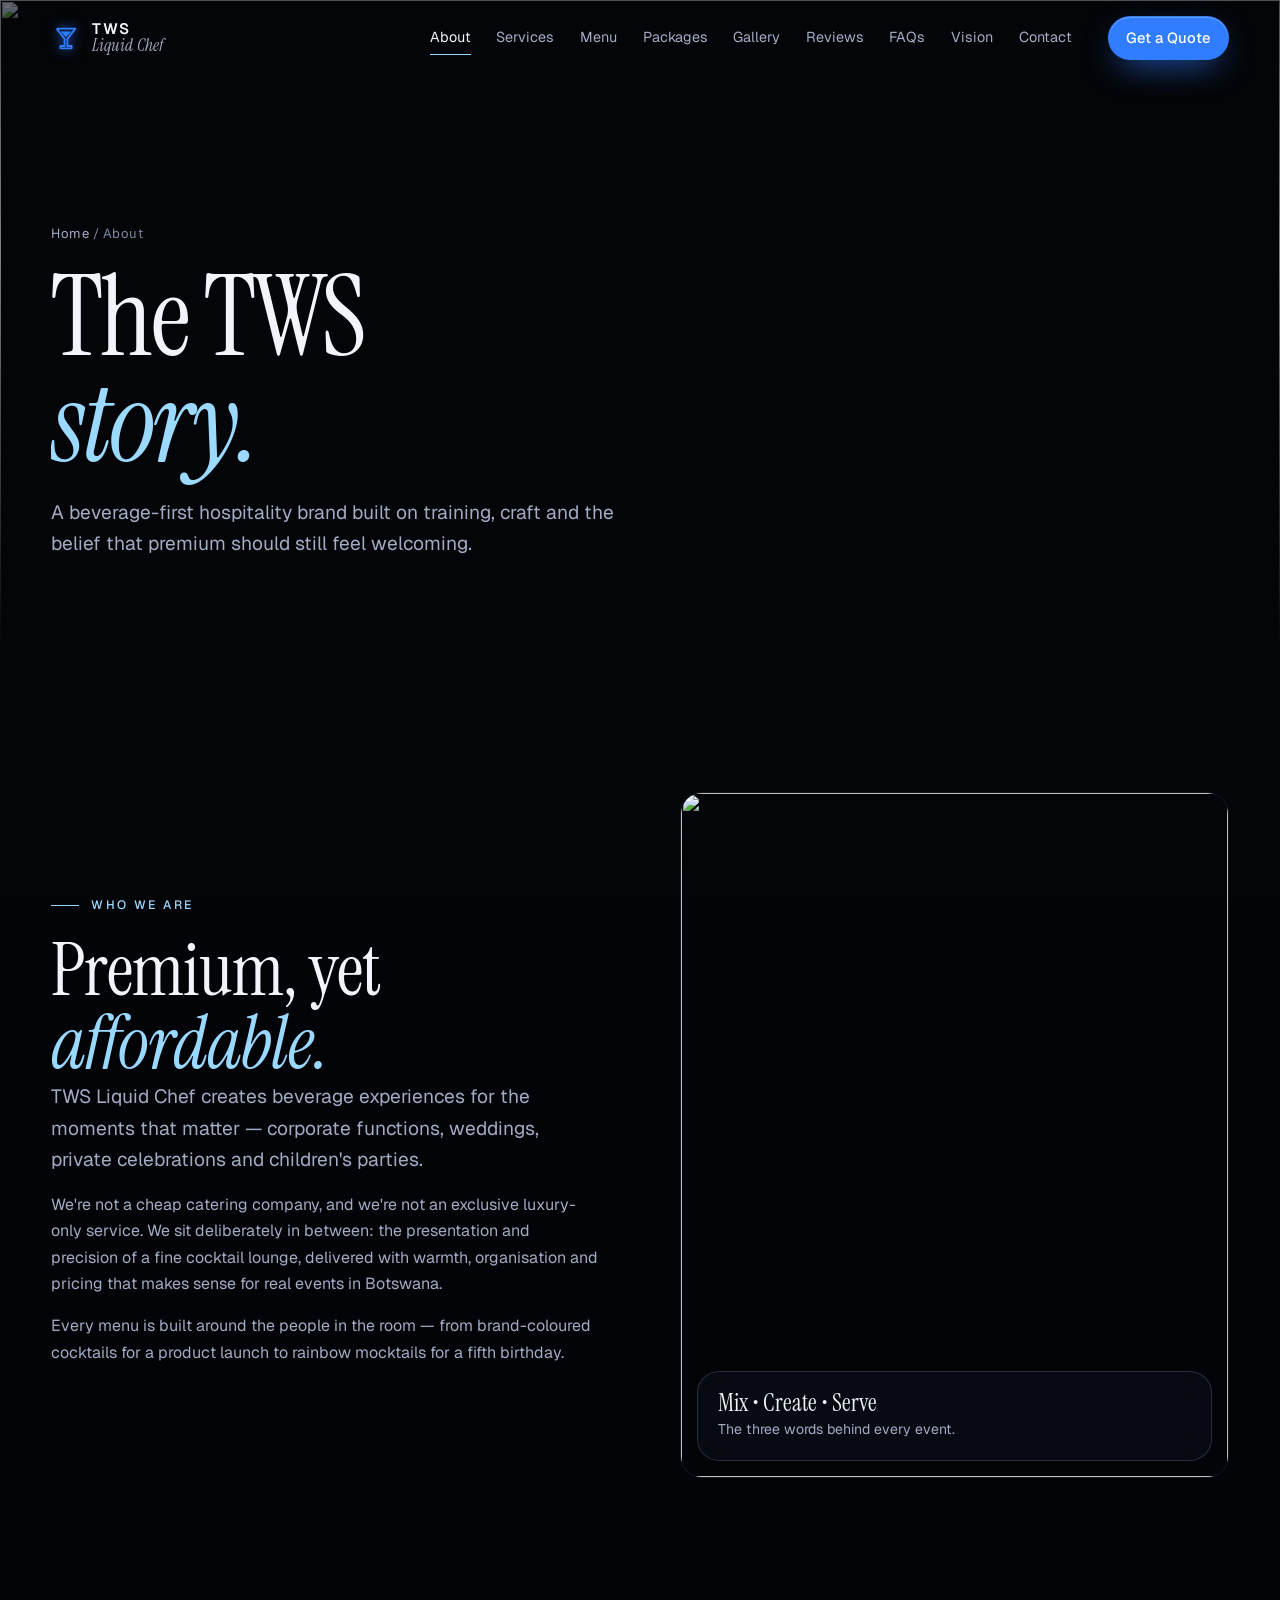
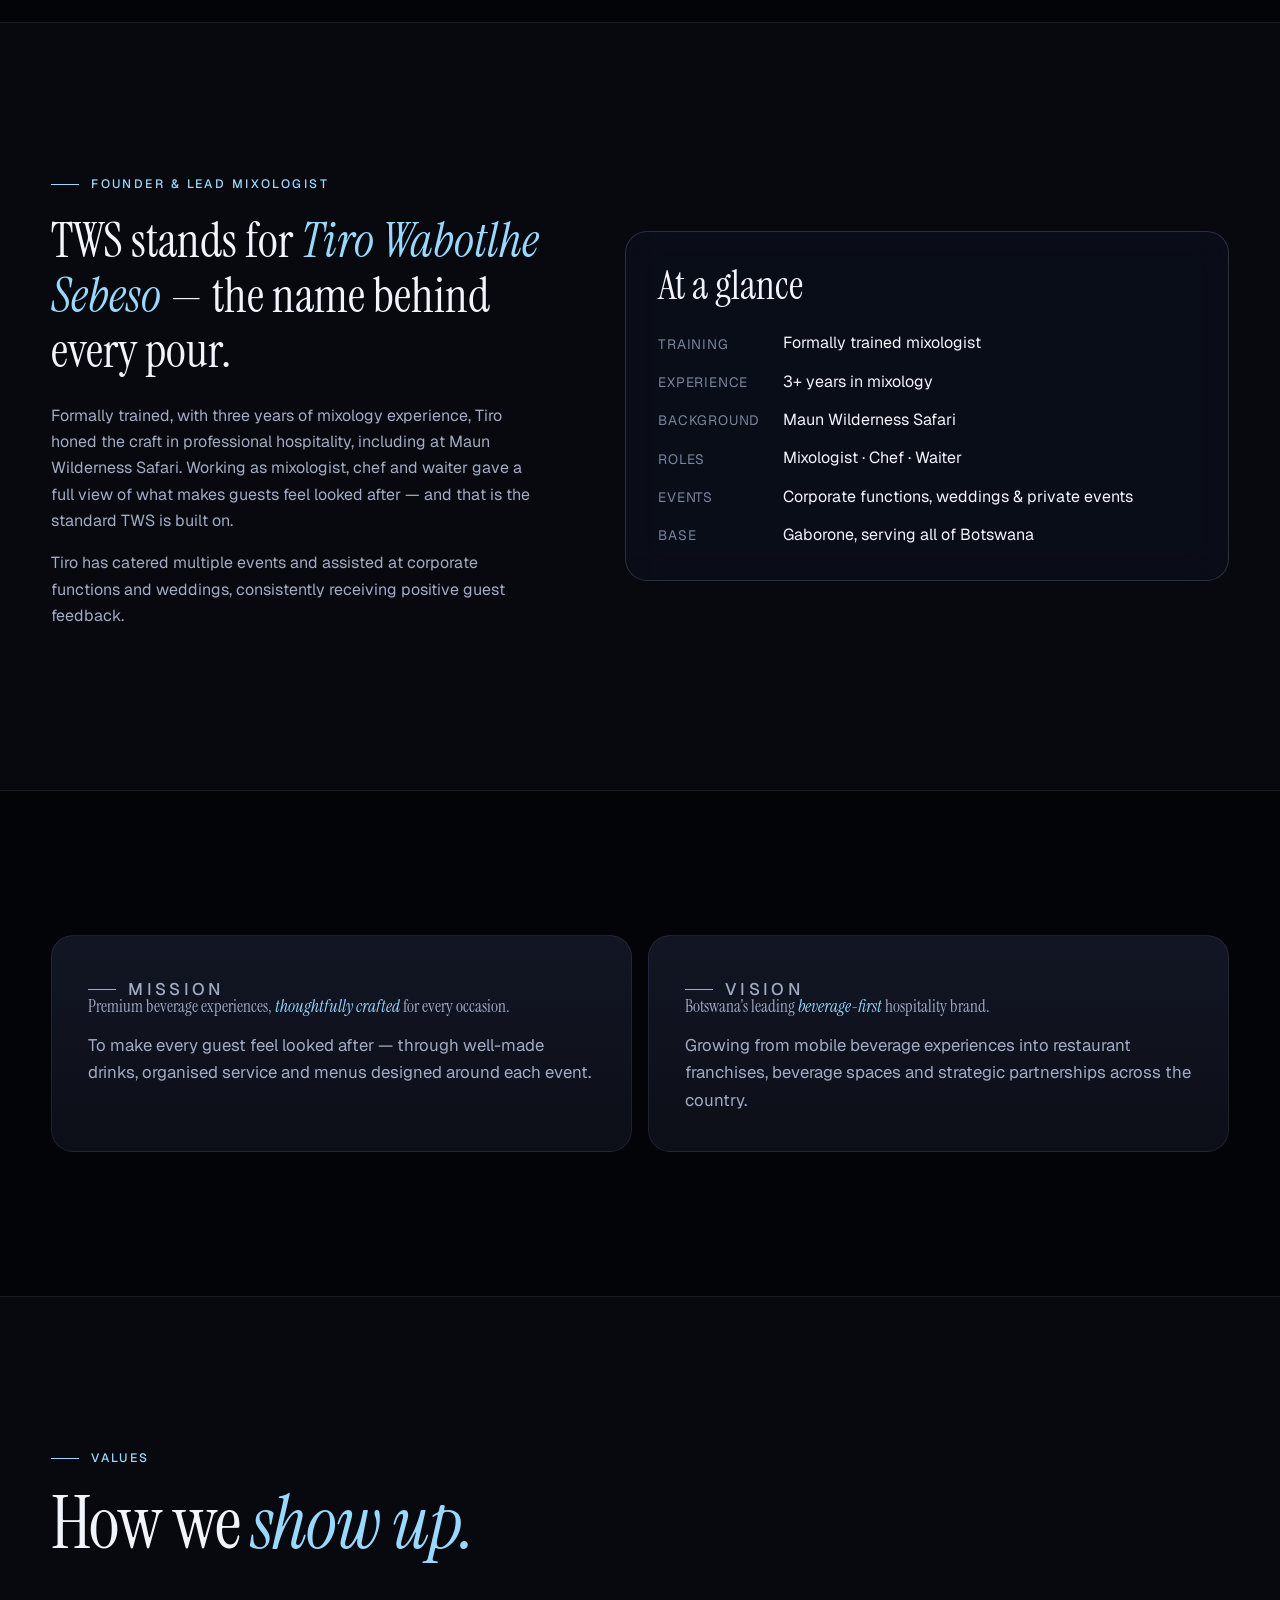
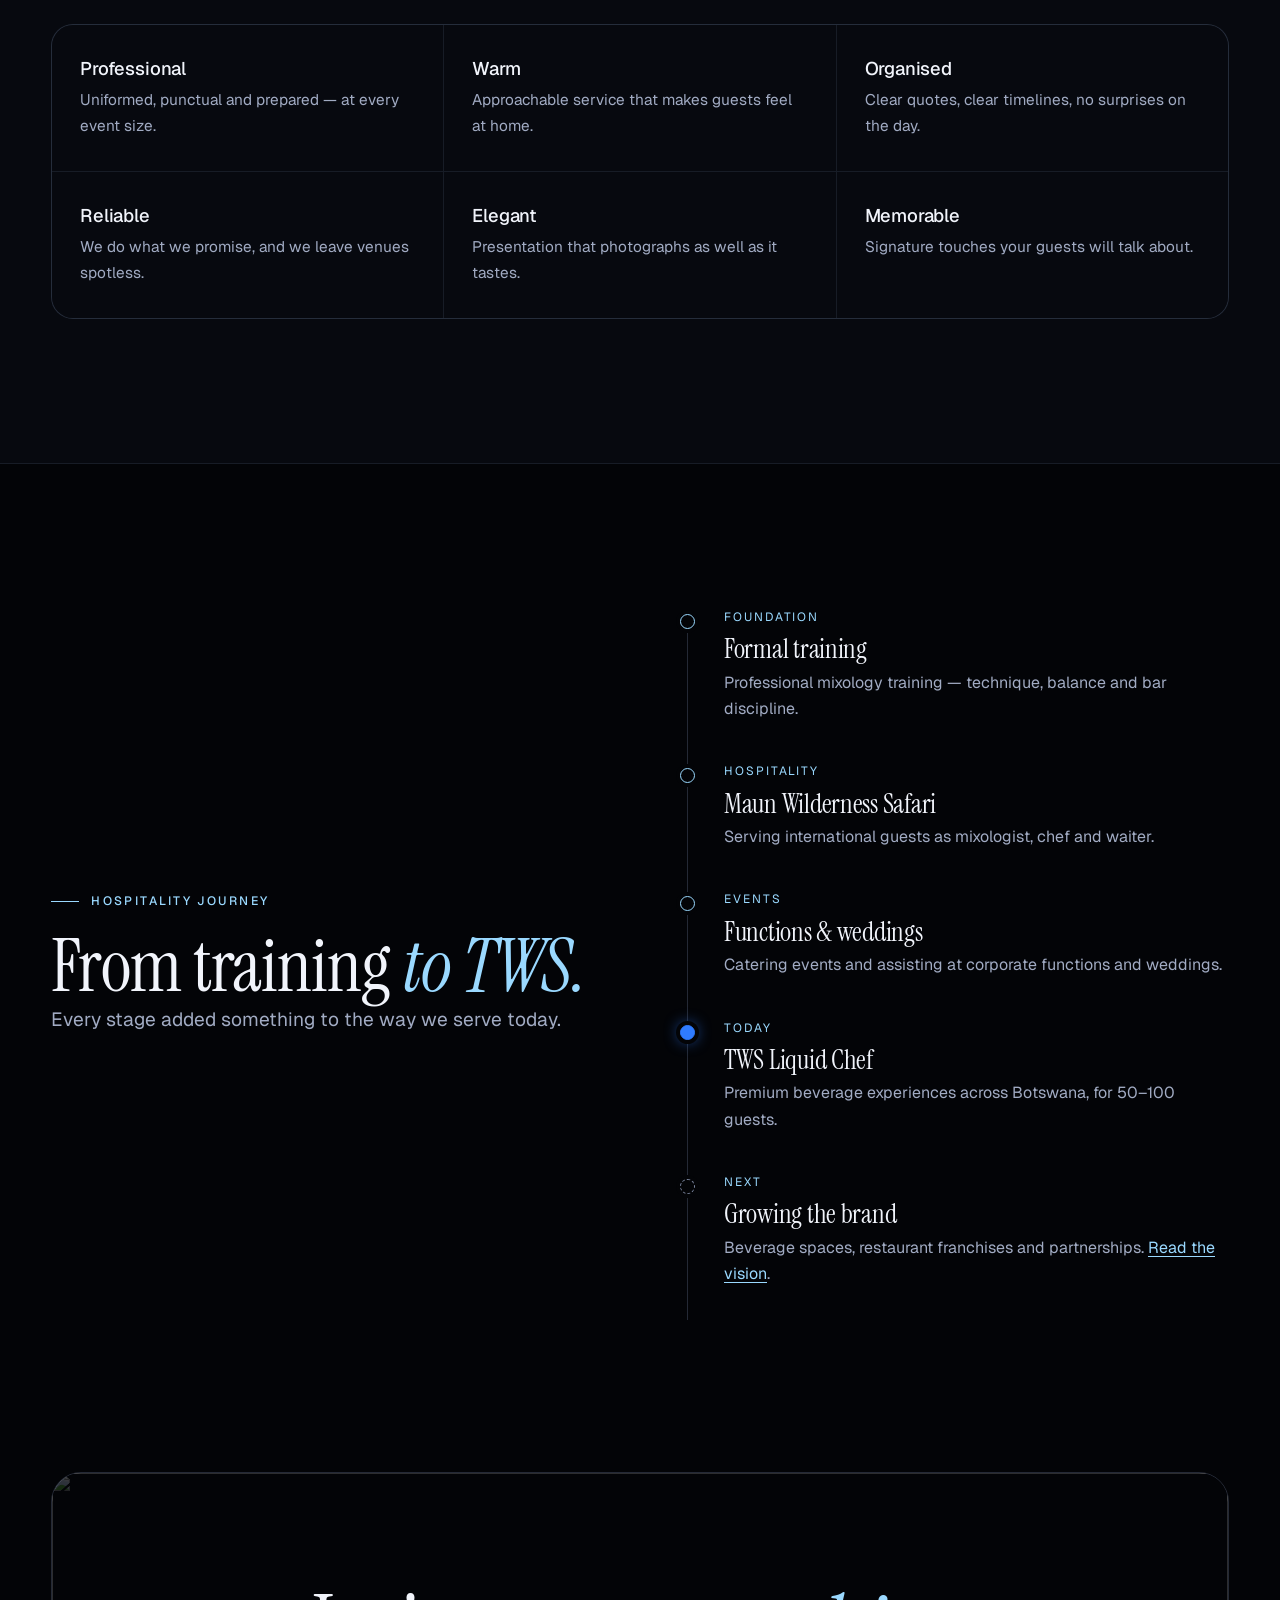
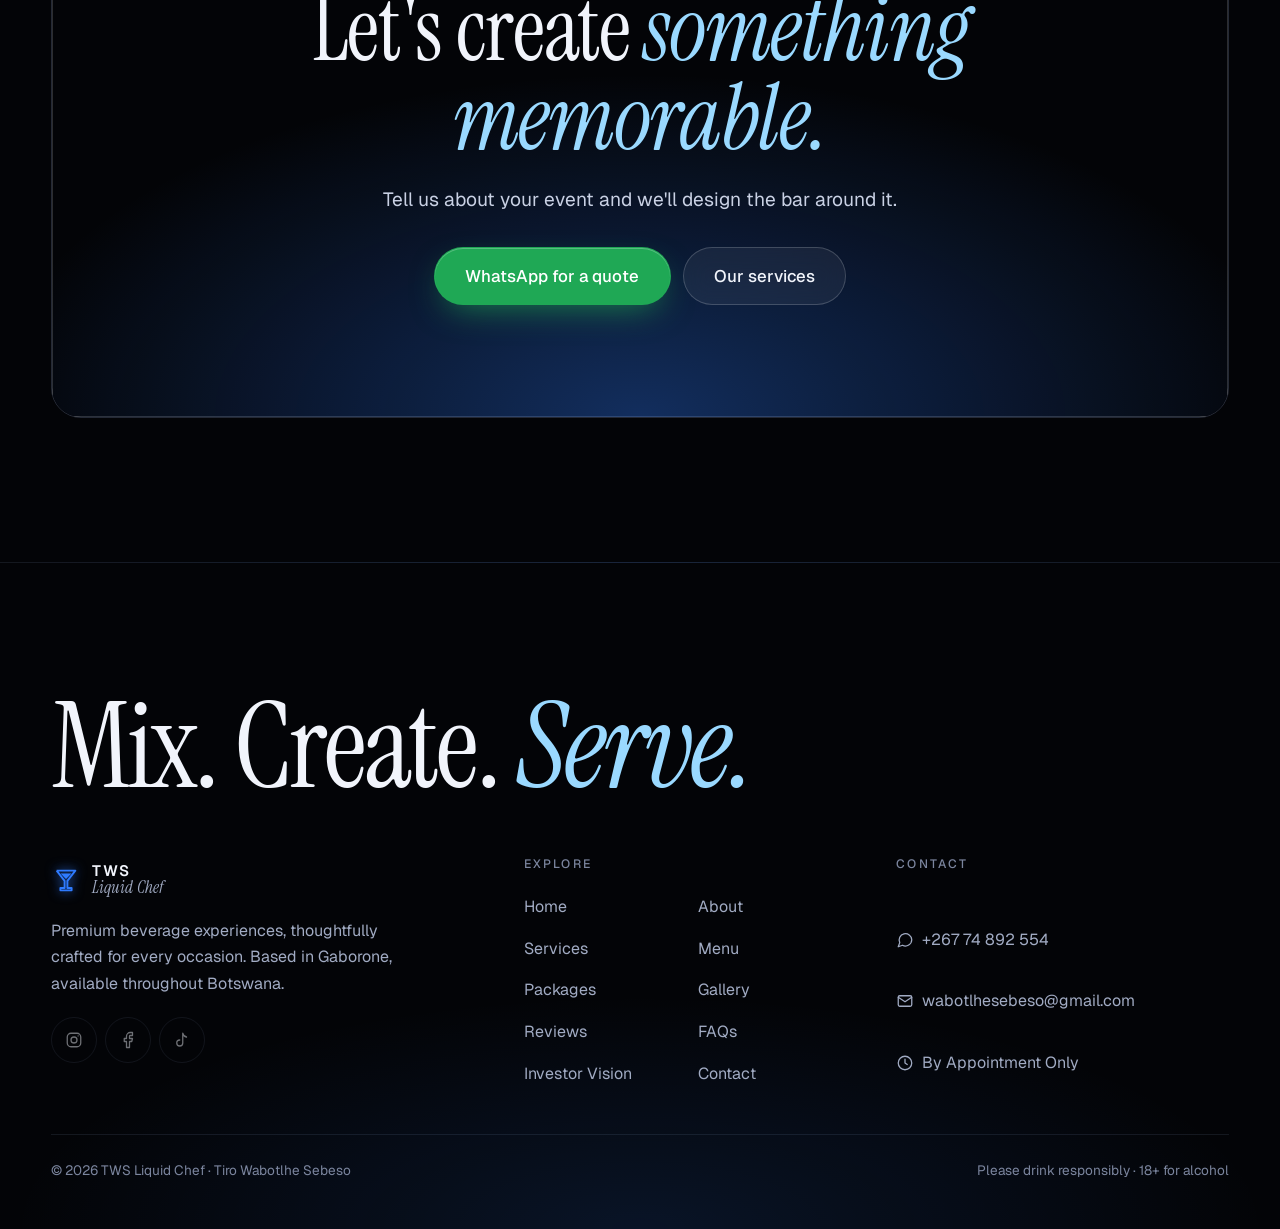
==== about.html @ 8ae3ab64 "Rebuild as 10-page premium site from requirements document Home (video montage hero, rotating headli" ====
<!doctype html>
<html lang="en">
<head>
  <meta charset="utf-8">
  <meta name="viewport" content="width=device-width, initial-scale=1, viewport-fit=cover, interactive-widget=resizes-content">
  <title>About — TWS Liquid Chef</title>
  <meta name="description" content="The story behind TWS Liquid Chef: founded by trained mixologist Tiro Wabotlhe Sebeso, building Botswana's beverage-first hospitality brand.">
  <meta name="theme-color" content="#030407">
  <meta name="color-scheme" content="dark">
  <link rel="icon" href="favicon.svg" type="image/svg+xml">
  <script>document.documentElement.classList.add("js")</script>
  <link rel="preconnect" href="https://fonts.googleapis.com">
  <link rel="preconnect" href="https://fonts.gstatic.com" crossorigin>
  <link href="https://fonts.googleapis.com/css2?family=Instrument+Serif:ital@0;1&family=Geist:wght@300;400;500;600&display=swap" rel="stylesheet">
  <link rel="stylesheet" href="css/style.css">
</head>
<body data-page="about">
  <a class="skip" href="#main">Skip to content</a>
  <div id="header"></div>

  <main id="main">
    <section class="phero">
      <div class="phero__img"><img src="https://images.unsplash.com/photo-1787274031613-559170d08741?w=1800&q=70&auto=format&fit=crop" alt="" fetchpriority="high"></div>
      <div class="wrap phero__inner">
        <p class="crumbs" data-in style="--in:60"><a href="index.html">Home</a> / About</p>
        <h1><span class="line"><span data-in style="--in:140">The TWS</span></span><span class="line"><span data-in style="--in:240"><em>story.</em></span></span></h1>
        <p class="lead" data-in style="--in:400">A beverage-first hospitality brand built on training, craft and the belief that premium should still feel welcoming.</p>
      </div>
    </section>

    <!-- STORY -->
    <section class="section">
      <div class="wrap split">
        <div class="reveal">
          <p class="kicker">Who we are</p>
          <h2>Premium, yet <em>affordable.</em></h2>
          <p class="lead">TWS Liquid Chef creates beverage experiences for the moments that matter — corporate functions, weddings, private celebrations and children's parties.</p>
          <p class="muted">We're not a cheap catering company, and we're not an exclusive luxury-only service. We sit deliberately in between: the presentation and precision of a fine cocktail lounge, delivered with warmth, organisation and pricing that makes sense for real events in Botswana.</p>
          <p class="muted">Every menu is built around the people in the room — from brand-coloured cocktails for a product launch to rainbow mocktails for a fifth birthday.</p>
        </div>
        <div class="split__img reveal-img">
          <img src="https://images.unsplash.com/photo-1778008543177-2dcca3697693?w=1000&q=70&auto=format&fit=crop" alt="" loading="lazy">
          <div class="glass"><b>Mix • Create • Serve</b><span>The three words behind every event.</span></div>
        </div>
      </div>
    </section>

    <!-- FOUNDER -->
    <section class="section section--alt">
      <div class="wrap founder">
        <div class="reveal">
          <p class="kicker">Founder & Lead Mixologist</p>
          <p class="quote">TWS stands for <em>Tiro Wabotlhe Sebeso</em> — the name behind every pour.</p>
          <p class="muted">Formally trained, with three years of mixology experience, Tiro honed the craft in professional hospitality, including at Maun Wilderness Safari. Working as mixologist, chef and waiter gave a full view of what makes guests feel looked after — and that is the standard TWS is built on.</p>
          <p class="muted">Tiro has catered multiple events and assisted at corporate functions and weddings, consistently receiving positive guest feedback.</p>
        </div>
        <div class="glass founder__card reveal" style="--d:100ms">
          <p class="h3s">At a glance</p>
          <dl>
            <dt>Training</dt><dd>Formally trained mixologist</dd>
            <dt>Experience</dt><dd>3+ years in mixology</dd>
            <dt>Background</dt><dd>Maun Wilderness Safari</dd>
            <dt>Roles</dt><dd>Mixologist · Chef · Waiter</dd>
            <dt>Events</dt><dd>Corporate functions, weddings & private events</dd>
            <dt>Base</dt><dd>Gaborone, serving all of Botswana</dd>
          </dl>
        </div>
      </div>
    </section>

    <!-- MISSION / VISION -->
    <section class="section">
      <div class="wrap">
        <div class="mv">
          <div class="card reveal"><p class="kicker">Mission</p><p class="h3s" style="margin-bottom:1rem">Premium beverage experiences, <em>thoughtfully crafted</em> for every occasion.</p><p>To make every guest feel looked after — through well-made drinks, organised service and menus designed around each event.</p></div>
          <div class="card reveal" style="--d:90ms"><p class="kicker">Vision</p><p class="h3s" style="margin-bottom:1rem">Botswana's leading <em>beverage-first</em> hospitality brand.</p><p>Growing from mobile beverage experiences into restaurant franchises, beverage spaces and strategic partnerships across the country.</p></div>
        </div>
      </div>
    </section>

    <!-- VALUES -->
    <section class="section section--alt">
      <div class="wrap">
        <div class="head reveal"><p class="kicker">Values</p><h2>How we <em>show up.</em></h2></div>
        <div class="feats feats--3 reveal">
          <div class="feat"><h3>Professional</h3><p>Uniformed, punctual and prepared — at every event size.</p></div>
          <div class="feat"><h3>Warm</h3><p>Approachable service that makes guests feel at home.</p></div>
          <div class="feat"><h3>Organised</h3><p>Clear quotes, clear timelines, no surprises on the day.</p></div>
          <div class="feat"><h3>Reliable</h3><p>We do what we promise, and we leave venues spotless.</p></div>
          <div class="feat"><h3>Elegant</h3><p>Presentation that photographs as well as it tastes.</p></div>
          <div class="feat"><h3>Memorable</h3><p>Signature touches your guests will talk about.</p></div>
        </div>
      </div>
    </section>

    <!-- TIMELINE -->
    <section class="section">
      <div class="wrap split">
        <div class="reveal">
          <p class="kicker">Hospitality journey</p>
          <h2>From training <em>to TWS.</em></h2>
          <p class="lead">Every stage added something to the way we serve today.</p>
        </div>
        <ol class="timeline reveal">
          <li><small>Foundation</small><h3>Formal training</h3><p>Professional mixology training — technique, balance and bar discipline.</p></li>
          <li><small>Hospitality</small><h3>Maun Wilderness Safari</h3><p>Serving international guests as mixologist, chef and waiter.</p></li>
          <li><small>Events</small><h3>Functions & weddings</h3><p>Catering events and assisting at corporate functions and weddings.</p></li>
          <li class="is-now"><small>Today</small><h3>TWS Liquid Chef</h3><p>Premium beverage experiences across Botswana, for 50–100 guests.</p></li>
          <li class="is-next"><small>Next</small><h3>Growing the brand</h3><p>Beverage spaces, restaurant franchises and partnerships. <a href="investors.html">Read the vision</a>.</p></li>
        </ol>
      </div>
    </section>

    <section class="section" data-hide-fab style="padding-top:0">
      <div class="wrap">
        <div class="cta reveal">
          <img src="https://images.unsplash.com/photo-1758247706694-7830caadea8d?w=1600&q=70&auto=format&fit=crop" alt="" loading="lazy">
          <h2>Let's create <em>something memorable.</em></h2>
          <p class="lead">Tell us about your event and we'll design the bar around it.</p>
          <div class="btns"><a class="btn btn--wa btn--lg" data-wa href="contact.html">WhatsApp for a quote</a><a class="btn btn--glass btn--lg" href="services.html">Our services</a></div>
        </div>
      </div>
    </section>
  </main>

  <div id="footer"></div>
  <script src="js/data.js"></script>
  <script src="js/site.js"></script>
</body>
</html>
---- css/style.css ----
/* ==========================================================
   TWS Liquid Chef — design system
   Black dominance · electric blue · Instrument Serif + Geist
   ========================================================== */
:root {
  --bg: #030407;
  --bg-2: #07090f;
  --surface: #0c0f17;
  --surface-2: #121624;
  --glass: rgba(14, 18, 30, .55);
  --line: rgba(170, 190, 240, .10);
  --line-2: rgba(170, 190, 240, .2);
  --text: #f1f4fb;
  --muted: #a1abc3;   /* 8.6:1 on --bg */
  --faint: #7b859e;   /* 5.4:1 on --bg */
  --blue: #2f7bff;
  --blue-hi: #5a98ff;
  --ice: #9ad9ff;

  --serif: "Instrument Serif", "Times New Roman", serif;
  --sans: "Geist", "Inter", system-ui, -apple-system, sans-serif;
  --ease-out: cubic-bezier(.23, 1, .32, 1);
  --ease-in-out: cubic-bezier(.77, 0, .175, 1);
  --ease-drawer: cubic-bezier(.32, .72, 0, 1);
  --r: 22px;
  --header: 76px;
  interpolate-size: allow-keywords;
}

/* ---------- Base + mobile-native baseline ---------- */
*, *::before, *::after { box-sizing: border-box; }
html { -webkit-text-size-adjust: 100%; -webkit-tap-highlight-color: transparent; background: var(--bg); scroll-padding-top: calc(var(--header) + 12px); }
html:not(.lenis) { scroll-behavior: smooth; }
html.lenis, html.lenis body { height: auto; }
.lenis.lenis-smooth { scroll-behavior: auto !important; }
body { margin: 0; color: var(--text); background: var(--bg); font: 400 1rem/1.65 var(--sans); -webkit-font-smoothing: antialiased; text-rendering: optimizeLegibility; overflow-x: clip; }
body::after { /* film grain */
  content: ""; position: fixed; inset: 0; z-index: 90; pointer-events: none; opacity: .06; mix-blend-mode: overlay;
  background-image: url("data:image/svg+xml,%3Csvg xmlns='http://www.w3.org/2000/svg' width='160' height='160'%3E%3Cfilter id='n'%3E%3CfeTurbulence type='fractalNoise' baseFrequency='.9' numOctaves='3' stitchTiles='stitch'/%3E%3C/filter%3E%3Crect width='100%25' height='100%25' filter='url(%23n)'/%3E%3C/svg%3E");
}
img, svg, video { display: block; max-width: 100%; }
img { height: auto; }
a { color: var(--ice); text-underline-offset: 3px; }
button, a, summary, label, [role="button"] { touch-action: manipulation; }
button, .btn, summary, .chip, .seg, [role="button"] { user-select: none; -webkit-user-select: none; -webkit-touch-callout: none; }
::selection { background: var(--blue); color: #fff; }
:focus-visible { outline: 2px solid var(--ice); outline-offset: 3px; border-radius: 8px; }
.skip { position: absolute; left: -999px; top: 8px; z-index: 300; background: var(--blue); color: #fff; padding: .7rem 1rem; border-radius: 10px; }
.skip:focus { left: 8px; }
.sr { position: absolute; width: 1px; height: 1px; overflow: hidden; clip: rect(0 0 0 0); white-space: nowrap; }

h1, h2, h3, h4 { margin: 0; font-weight: 400; text-wrap: balance; }
.display { font: 400 clamp(3.2rem, 13vw, 8rem)/.92 var(--serif); letter-spacing: -.025em; }
h2, .h2 { font: 400 clamp(2.4rem, 8vw, 4.6rem)/1 var(--serif); letter-spacing: -.015em; }
h3 { font: 500 1.15rem/1.3 var(--sans); letter-spacing: -.01em; }
.h3s { font: 400 clamp(1.8rem, 4.5vw, 2.5rem)/1.05 var(--serif); }
em { font-style: italic; color: var(--ice); }
h1 em, h2 em, .h2 em, .h3s em, .display em, .quote em { font-family: var(--serif); }
p { margin: 0 0 1rem; }
.muted { color: var(--muted); }
.faint { color: var(--faint); }
.lead { font-size: clamp(1.05rem, 2.2vw, 1.2rem); line-height: 1.65; color: var(--muted); max-width: 36rem; }

.wrap { width: min(1240px, 100% - clamp(2.5rem, 8vw, 8rem)); margin-inline: auto; }
.wrap--narrow { width: min(860px, 100% - 2.5rem); margin-inline: auto; }
.section { position: relative; padding: clamp(5rem, 12vw, 9rem) 0; }
.section--alt { background: var(--bg-2); border-block: 1px solid var(--line); }
.head { max-width: 48rem; margin-bottom: clamp(2.5rem, 6vw, 4rem); }
.head h2 { margin-bottom: 1.1rem; }
.head--center { margin-inline: auto; text-align: center; }
.head--center .lead { margin-inline: auto; }
.kicker { display: inline-flex; align-items: center; gap: .75rem; font: 500 .76rem/1 var(--sans); letter-spacing: .2em; text-transform: uppercase; color: var(--ice); margin-bottom: 1.4rem; }
.kicker::before { content: ""; width: 28px; height: 1px; background: currentColor; }
.head--center .kicker::after { content: ""; width: 28px; height: 1px; background: currentColor; }

.i { width: 18px; height: 18px; fill: none; stroke: currentColor; stroke-width: 1.7; stroke-linecap: round; stroke-linejoin: round; flex: none; }
.i--lg { width: 26px; height: 26px; }

/* ---------- Buttons ---------- */
.btn {
  position: relative; display: inline-flex; align-items: center; justify-content: center; gap: .55rem;
  min-height: 50px; padding: .85rem 1.5rem; border-radius: 999px; overflow: hidden; isolation: isolate;
  font: 500 .98rem/1 var(--sans); text-decoration: none; cursor: pointer; border: 1px solid transparent; white-space: nowrap;
  transition: transform 160ms var(--ease-out), background-color 200ms ease, border-color 200ms ease, color 200ms ease;
}
.btn:active { transform: scale(.97); }
.btn--primary { background: var(--blue); color: #fff; box-shadow: inset 0 1px 0 rgba(255,255,255,.25), 0 12px 34px -12px rgba(47,123,255,.95); }
.btn--primary::before { content: ""; position: absolute; inset: 0; z-index: -1; background: linear-gradient(105deg, transparent 30%, rgba(255,255,255,.3) 50%, transparent 70%); transform: translateX(-120%); }
.btn--glass { color: var(--text); background: rgba(255,255,255,.06); border-color: rgba(255,255,255,.18); backdrop-filter: blur(12px); -webkit-backdrop-filter: blur(12px); }
.btn--ghost { color: var(--text); border-color: var(--line-2); }
.btn--wa { background: #1fa855; color: #fff; box-shadow: inset 0 1px 0 rgba(255,255,255,.25), 0 12px 34px -12px rgba(31,168,85,.8); }
.btn--sm { min-height: 44px; padding: .6rem 1.1rem; font-size: .92rem; }
.btn--lg { min-height: 58px; padding: 1rem 1.9rem; font-size: 1.05rem; }
.btn--block { width: 100%; }
.btn .i { transition: transform 200ms var(--ease-out); }
.btns { display: flex; flex-wrap: wrap; gap: .75rem; }
@media (hover: hover) and (pointer: fine) {
  .btn--primary:hover { background: var(--blue-hi); }
  .btn--primary:hover::before { transform: translateX(120%); transition: transform 700ms var(--ease-out); }
  .btn:hover .i--arrow { transform: translateX(3px); }
  .btn--glass:hover, .btn--ghost:hover { border-color: var(--ice); background: rgba(154,217,255,.08); }
  .btn--wa:hover { background: #22b85d; }
}
.link-arrow { display: inline-flex; align-items: center; gap: .45rem; color: var(--text); text-decoration: none; font-weight: 500; min-height: 44px; }
.link-arrow .i { color: var(--ice); transition: transform 200ms var(--ease-out); }
@media (hover: hover) and (pointer: fine) { .link-arrow:hover .i { transform: translateX(4px); } }

/* ---------- Header ---------- */
.header { position: fixed; inset: 0 0 auto 0; z-index: 70; padding-top: env(safe-area-inset-top, 0px); view-transition-name: site-header; border-bottom: 1px solid transparent; transition: background-color 350ms ease, border-color 350ms ease; }
.header.is-solid { background: rgba(3,4,7,.72); backdrop-filter: blur(18px) saturate(150%); -webkit-backdrop-filter: blur(18px) saturate(150%); border-bottom-color: var(--line); }
.header__inner { display: flex; align-items: center; gap: 1rem; height: var(--header); }
.logo { display: flex; align-items: center; gap: .65rem; color: var(--text); text-decoration: none; min-height: 44px; margin-right: auto; }
.logo__mark { width: 30px; height: 30px; overflow: visible; }
.logo__mark path { fill: none; stroke: var(--blue); stroke-width: 2; stroke-linejoin: round; stroke-dasharray: 90; stroke-dashoffset: 0; filter: drop-shadow(0 0 6px rgba(47,123,255,.8)); }
.logo__mark .fill { fill: var(--blue); stroke: none; opacity: 1; }
.logo__word { display: grid; line-height: 1; }
.logo__word b { font: 600 .95rem/1 var(--sans); letter-spacing: .14em; }
.logo__word i { font: italic 400 1.05rem/1.1 var(--serif); color: var(--muted); letter-spacing: .01em; }
.nav { display: none; }
.header__cta { display: none; }
.burger { position: relative; width: 46px; height: 46px; border-radius: 50%; cursor: pointer; background: rgba(255,255,255,.05); border: 1px solid var(--line-2); backdrop-filter: blur(10px); -webkit-backdrop-filter: blur(10px); }
.burger span { position: absolute; left: 14px; right: 14px; height: 1.5px; background: var(--text); border-radius: 2px; transition: transform 300ms var(--ease-out); }
.burger span:first-child { transform: translateY(-3.5px); }
.burger span:last-child { transform: translateY(3.5px); }
.burger[aria-expanded="true"] span:first-child { transform: rotate(45deg); }
.burger[aria-expanded="true"] span:last-child { transform: rotate(-45deg); }
@media (min-width: 640px) { .header__cta { display: inline-flex; } }
@media (min-width: 1200px) {
  .nav { display: flex; gap: 1.6rem; margin-right: 1.25rem; }
  .nav a { position: relative; color: var(--muted); text-decoration: none; font-size: .9rem; padding: .6rem 0; transition: color 200ms ease; }
  .nav a::after { content: ""; position: absolute; left: 0; right: 0; bottom: .25rem; height: 1px; background: var(--ice); transform: scaleX(0); transform-origin: right; transition: transform 300ms var(--ease-out); }
  .nav a[aria-current="page"] { color: var(--text); }
  .nav a[aria-current="page"]::after { transform: scaleX(1); }
  .burger { display: none; }
}
@media (min-width: 1200px) and (hover: hover) and (pointer: fine) {
  .nav a:hover { color: var(--text); }
  .nav a:hover::after { transform: scaleX(1); transform-origin: left; }
}

/* Full-screen menu */
.menu {
  position: fixed; inset: 0; z-index: 65; display: flex; flex-direction: column; gap: 2rem; overflow-y: auto; overscroll-behavior: contain;
  padding: calc(var(--header) + 1.5rem + env(safe-area-inset-top, 0px)) 1.25rem calc(1.5rem + env(safe-area-inset-bottom, 0px));
  background: rgba(3,4,7,.95); backdrop-filter: blur(24px); -webkit-backdrop-filter: blur(24px);
  opacity: 0; transition: opacity 250ms ease;
}
.menu.is-open { opacity: 1; }
.menu nav { display: grid; }
.menu nav a {
  display: flex; align-items: baseline; gap: 1rem; padding: .65rem 0; border-bottom: 1px solid var(--line); color: var(--text); text-decoration: none;
  font: 400 clamp(2rem, 8vw, 3rem)/1.05 var(--serif); opacity: 0; transform: translateY(14px);
  transition: opacity 400ms var(--ease-out), transform 500ms var(--ease-out), color 200ms ease;
}
.menu nav a span { font: 500 .72rem/1 var(--sans); color: var(--faint); letter-spacing: .1em; min-width: 1.6rem; }
.menu nav a[aria-current="page"] { color: var(--ice); }
.menu.is-open nav a { opacity: 1; transform: none; transition-delay: calc(var(--n) * 28ms + 40ms); }
.menu__foot { margin-top: auto; display: grid; gap: .75rem; }
body.is-locked { overflow: hidden; }

/* ---------- Home hero ---------- */
.hero { position: relative; min-height: 100svh; display: flex; align-items: flex-end; overflow: hidden; isolation: isolate; }
.hero__media { position: absolute; inset: 0; z-index: -2; background: var(--bg) center / cover no-repeat; }
.hero__media img { width: 100%; height: 100%; object-fit: cover; transform: scale(1.08); transition: transform 2.4s var(--ease-out); }
.is-loaded .hero__media img { transform: scale(1); }
.hero__media video { position: absolute; inset: 0; width: 100%; height: 100%; object-fit: cover; opacity: 0; transition: opacity 1.4s ease; }
.hero__media video.is-on { opacity: 1; }
.hero::before { content: ""; position: absolute; inset: 0; z-index: -1; background:
  linear-gradient(180deg, rgba(3,4,7,.55) 0%, rgba(3,4,7,.15) 35%, rgba(3,4,7,.55) 65%, var(--bg) 100%),
  radial-gradient(90% 60% at 15% 85%, rgba(3,4,7,.85), transparent 70%); }
.hero__inner { padding: calc(var(--header) + 3rem) 0 clamp(2.5rem, 7vw, 5rem); }
.hero__logo { width: 64px; height: 64px; margin-bottom: 1.5rem; overflow: visible; }
.hero__logo path { fill: none; stroke: var(--ice); stroke-width: 1.2; stroke-linejoin: round; stroke-dasharray: 90; stroke-dashoffset: 90; filter: drop-shadow(0 0 10px rgba(47,123,255,.9)); }
.hero__logo .fill { fill: var(--blue); stroke: none; opacity: 0; }
.is-loaded .hero__logo path { animation: draw 1.6s var(--ease-in-out) .2s forwards; }
.is-loaded .hero__logo .fill { animation: fadeIn .9s ease 1.4s forwards; }
@keyframes draw { to { stroke-dashoffset: 0; } }
@keyframes fadeIn { to { opacity: .9; } }
.hero h1 { margin-bottom: 1.5rem; max-width: 14ch; }
.hero h1 .line { display: block; overflow: hidden; padding-bottom: .08em; margin-bottom: -.08em; }
.hero h1 .line > span { display: inline-block; }
.rotator { position: relative; display: inline-grid; vertical-align: top; }
.rotator > span { grid-area: 1 / 1; color: var(--ice); font-style: italic; white-space: nowrap; transition: opacity 500ms ease, transform 700ms var(--ease-out), filter 500ms ease; }
.rotator > span:not(.is-on) { opacity: 0; transform: translateY(40%); filter: blur(6px); pointer-events: none; }
.rotator > span.is-out { transform: translateY(-40%); }
.hero .lead { color: #c9d1e4; margin-bottom: 2rem; }
.hero__meta { display: flex; justify-content: space-between; align-items: end; gap: 2rem; flex-wrap: wrap; }
.hero__tag { font: 500 .78rem/1 var(--sans); letter-spacing: .32em; text-transform: uppercase; color: var(--muted); }
.hero__tag b { color: var(--ice); font-weight: 500; }
.scroll-cue { display: none; }
@media (min-width: 900px) {
  .scroll-cue { display: flex; align-items: center; gap: .75rem; color: var(--muted); font-size: .8rem; letter-spacing: .14em; text-transform: uppercase; }
  .scroll-cue i { position: relative; width: 1px; height: 46px; background: var(--line-2); overflow: hidden; }
  .scroll-cue i::after { content: ""; position: absolute; left: 0; top: 0; width: 1px; height: 40%; background: var(--ice); animation: cue 2.2s var(--ease-in-out) infinite; }
}
@keyframes cue { from { transform: translateY(-100%); } to { transform: translateY(260%); } }

/* Page entrance (hero + inner pages) */
.js [data-in] { opacity: 0; transform: translateY(18px); }
.js .line > [data-in] { opacity: 1; transform: translateY(105%); }
.js.is-loaded [data-in] { opacity: 1; transform: none; transition: opacity 700ms var(--ease-out), transform 900ms var(--ease-out); transition-delay: calc(var(--in, 0) * 1ms); }

/* ---------- Inner page hero ---------- */
.phero { position: relative; min-height: 72svh; display: flex; align-items: flex-end; overflow: hidden; isolation: isolate; }
.phero--short { min-height: 56svh; }
.phero__img { position: absolute; inset: 0; z-index: -2; }
.phero__img img { width: 100%; height: 100%; object-fit: cover; transform: scale(1.06); transition: transform 2s var(--ease-out); }
.is-loaded .phero__img img { transform: scale(1); }
.phero::before { content: ""; position: absolute; inset: 0; z-index: -1; background: linear-gradient(180deg, rgba(3,4,7,.6), rgba(3,4,7,.35) 40%, var(--bg)); }
.phero__inner { padding: calc(var(--header) + 3rem) 0 clamp(2.5rem, 6vw, 4.5rem); }
.phero h1 { font: 400 clamp(3rem, 11vw, 7rem)/.95 var(--serif); letter-spacing: -.025em; margin-bottom: 1.25rem; }
.phero h1 .line { display: block; overflow: hidden; padding-bottom: .08em; margin-bottom: -.08em; }
.phero h1 .line > span { display: inline-block; }
.crumbs { font-size: .82rem; color: var(--faint); margin-bottom: 1.2rem; letter-spacing: .04em; }
.crumbs a { color: var(--muted); text-decoration: none; }

/* ---------- Reveal on scroll ---------- */
.js .reveal { opacity: 0; transform: translateY(26px); transition: opacity 800ms var(--ease-out), transform 1000ms var(--ease-out); transition-delay: var(--d, 0ms); }
.js .reveal.is-in { opacity: 1; transform: none; }
.js .reveal-img { clip-path: inset(12% 0 0 0); transition: clip-path 1200ms var(--ease-in-out); }
.js .reveal-img.is-in { clip-path: inset(0 0 0 0); }

/* ---------- Glass card base ---------- */
.glass { background: var(--glass); border: 1px solid var(--line-2); backdrop-filter: blur(18px) saturate(140%); -webkit-backdrop-filter: blur(18px) saturate(140%); border-radius: var(--r); }
.card { position: relative; background: linear-gradient(180deg, var(--surface-2), var(--surface)); border: 1px solid var(--line); border-radius: var(--r); }

/* ---------- Stats ---------- */
.stats { display: grid; grid-template-columns: repeat(2, 1fr); border-top: 1px solid var(--line); }
.stat { padding: 2rem 1rem 2rem 0; border-bottom: 1px solid var(--line); }
.stat:nth-child(odd) { border-right: 1px solid var(--line); }
.stat:nth-child(even) { padding-left: 1.25rem; }
.stat b { display: block; font: 400 clamp(2.6rem, 8vw, 4.2rem)/1 var(--serif); color: var(--text); margin-bottom: .5rem; font-variant-numeric: tabular-nums; }
.stat span { color: var(--muted); font-size: .92rem; }
@media (min-width: 900px) {
  .stats { grid-template-columns: repeat(4, 1fr); }
  .stat { border-right: 1px solid var(--line); padding: 2.5rem 1.5rem; }
  .stat:nth-child(even) { padding-left: 1.5rem; }
  .stat:first-child { padding-left: 0; }
  .stat:last-child { border-right: 0; }
}

/* ---------- Experience tiles (image cards) ---------- */
.tiles { display: grid; gap: 1rem; }
@media (min-width: 700px) { .tiles { grid-template-columns: repeat(2, 1fr); } }
@media (min-width: 1050px) { .tiles { grid-template-columns: repeat(3, 1fr); } .tiles--4 { grid-template-columns: repeat(4, 1fr); } }
.tile { position: relative; display: flex; flex-direction: column; justify-content: flex-end; min-height: 420px; padding: 1.5rem; border-radius: var(--r); overflow: hidden; isolation: isolate; color: var(--text); text-decoration: none; border: 1px solid var(--line); }
.tile img { position: absolute; inset: 0; z-index: -2; width: 100%; height: 100%; object-fit: cover; transition: transform 900ms var(--ease-out); }
.tile::before { content: ""; position: absolute; inset: 0; z-index: -1; background: linear-gradient(180deg, transparent 30%, rgba(3,4,7,.92)); }
.tile__n { position: absolute; top: 1.25rem; left: 1.5rem; font: italic 400 1.3rem/1 var(--serif); color: var(--ice); }
.tile h3 { font: 400 2rem/1.05 var(--serif); margin-bottom: .5rem; }
.tile p { color: #c3cbe0; font-size: .95rem; margin: 0 0 1rem; }
.tile .link-arrow { min-height: 0; font-size: .92rem; }
.tile:active { transform: scale(.99); }
@media (hover: hover) and (pointer: fine) { .tile:hover img { transform: scale(1.06); } }

/* ---------- Signature beverages ---------- */
.sig { display: grid; gap: 1rem; }
@media (min-width: 900px) { .sig { grid-template-columns: repeat(3, 1fr); } }
.sig__item { position: relative; border-radius: var(--r); overflow: hidden; isolation: isolate; aspect-ratio: 3 / 4; display: flex; flex-direction: column; justify-content: flex-end; padding: 1.75rem; border: 1px solid var(--line); }
.sig__item img { position: absolute; inset: 0; z-index: -2; width: 100%; height: 100%; object-fit: cover; transition: transform 900ms var(--ease-out); }
.sig__item::before { content: ""; position: absolute; inset: 0; z-index: -1; background: linear-gradient(180deg, transparent 35%, rgba(3,4,7,.95)); }
.sig__item .glass { position: absolute; top: 1.25rem; right: 1.25rem; padding: .45rem .8rem; border-radius: 99px; font-size: .78rem; font-weight: 500; }
.sig__item h3 { font: 400 clamp(2.2rem, 5vw, 2.8rem)/1 var(--serif); margin-bottom: .5rem; }
.sig__item p { color: #c3cbe0; margin: 0; }
.sig__item:nth-child(1) { --tint: rgba(47,123,255,.35); }
.sig__item::after { content: ""; position: absolute; inset: auto 0 0 0; height: 50%; z-index: -1; background: radial-gradient(80% 80% at 50% 100%, var(--tint, transparent), transparent 70%); }
@media (hover: hover) and (pointer: fine) { .sig__item:hover img { transform: scale(1.05); } }

/* ---------- Feature grid (why choose / values) ---------- */
.feats { display: grid; gap: 1px; background: var(--line); border: 1px solid var(--line); border-radius: var(--r); overflow: hidden; }
@media (min-width: 700px) { .feats { grid-template-columns: repeat(2, 1fr); } }
@media (min-width: 1050px) { .feats--3 { grid-template-columns: repeat(3, 1fr); } }
.feat { background: var(--bg); padding: 2rem 1.75rem; }
.section--alt .feat { background: var(--bg-2); }
.feat__icon { width: 48px; height: 48px; display: grid; place-items: center; border-radius: 14px; margin-bottom: 1.5rem; color: var(--ice); background: rgba(47,123,255,.1); border: 1px solid rgba(47,123,255,.25); }
.feat h3 { margin-bottom: .45rem; }
.feat p { color: var(--muted); margin: 0; font-size: .96rem; }

/* ---------- Steps ---------- */
.steps { list-style: none; padding: 0; margin: 0; display: grid; }
.steps li { position: relative; padding: 1.75rem 0 1.75rem 4.5rem; border-top: 1px solid var(--line); }
.steps li:last-child { border-bottom: 1px solid var(--line); }
.steps__n { position: absolute; left: 0; top: 1.5rem; font: italic 400 2.4rem/1 var(--serif); color: var(--ice); }
.steps h3 { font: 400 1.7rem/1.1 var(--serif); margin-bottom: .35rem; }
.steps p { color: var(--muted); margin: 0; }
@media (min-width: 900px) {
  .steps { grid-template-columns: repeat(4, 1fr); gap: 2rem; }
  .steps li, .steps li:last-child { padding: 2rem 0 0; border: 0; }
  .steps li::before { content: ""; position: absolute; top: 0; left: 0; right: 0; height: 1px; background: var(--line-2); transform: scaleX(0); transform-origin: left; transition: transform 1100ms var(--ease-in-out); transition-delay: calc(var(--n) * 120ms); }
  .steps.is-in li::before { transform: scaleX(1); }
  .steps__n { position: static; display: block; margin-bottom: 1.5rem; font-size: 3.2rem; }
}

/* ---------- Masonry gallery ---------- */
.masonry { columns: 2 160px; column-gap: .75rem; }
@media (min-width: 900px) { .masonry { columns: 3 260px; column-gap: 1rem; } }
.masonry figure { margin: 0 0 .75rem; break-inside: avoid; position: relative; border-radius: 16px; overflow: hidden; cursor: zoom-in; border: 1px solid var(--line); }
@media (min-width: 900px) { .masonry figure { margin-bottom: 1rem; } }
.masonry img { width: 100%; transition: transform 900ms var(--ease-out), opacity 400ms ease; background: var(--surface); }
.masonry figcaption { position: absolute; left: .75rem; bottom: .75rem; padding: .35rem .7rem; border-radius: 99px; font-size: .75rem; opacity: 0; transform: translateY(6px); transition: opacity 250ms ease, transform 300ms var(--ease-out); }
.masonry figure[hidden] { display: none; }
.masonry figure.is-entering { animation: popIn 450ms var(--ease-out) both; animation-delay: var(--d, 0ms); }
@keyframes popIn { from { opacity: 0; transform: translateY(10px) scale(.98); } }
@media (hover: hover) and (pointer: fine) {
  .masonry figure:hover img { transform: scale(1.04); }
  .masonry figure:hover figcaption { opacity: 1; transform: none; }
}

/* Lightbox */
.lightbox { padding: 0; border: 0; background: transparent; max-width: 100vw; max-height: 100dvh; width: 100%; height: 100%; color: var(--text); }
.lightbox::backdrop { background: rgba(3,4,7,.92); backdrop-filter: blur(10px); }
.lightbox[open] { display: grid; place-items: center; animation: lbIn 300ms var(--ease-out); }
@keyframes lbIn { from { opacity: 0; transform: scale(.97); } }
.lightbox img { max-width: min(1100px, 92vw); max-height: 80dvh; border-radius: 14px; object-fit: contain; }
.lightbox p { text-align: center; color: var(--muted); margin-top: 1rem; }
.lightbox__close { position: fixed; top: calc(1rem + env(safe-area-inset-top, 0px)); right: 1rem; width: 48px; height: 48px; border-radius: 50%; display: grid; place-items: center; cursor: pointer; color: var(--text); background: rgba(255,255,255,.08); border: 1px solid var(--line-2); }

/* ---------- Segmented filter ---------- */
.seg { position: relative; display: inline-flex; max-width: 100%; padding: 4px; border-radius: 999px; border: 1px solid var(--line-2); background: rgba(255,255,255,.02); overflow-x: auto; scrollbar-width: none; margin-bottom: 1.75rem; }
.seg::-webkit-scrollbar { display: none; }
.seg__pill { position: absolute; top: 4px; bottom: 4px; left: 0; width: 0; border-radius: 999px; background: var(--text); transition: transform 350ms var(--ease-out), width 350ms var(--ease-out); }
.seg button { position: relative; z-index: 1; flex: none; min-height: 44px; padding: 0 1.1rem; border: 0; border-radius: 999px; background: none; cursor: pointer; color: var(--muted); font: 500 .9rem/1 var(--sans); transition: color 250ms ease; }
.seg button.is-active { color: var(--bg); }
@media (hover: hover) and (pointer: fine) { .seg button:not(.is-active):hover { color: var(--text); } }

/* ---------- Testimonials / reviews ---------- */
.reviews { display: grid; gap: 1rem; }
@media (min-width: 800px) { .reviews { grid-template-columns: repeat(2, 1fr); } }
@media (min-width: 1100px) { .reviews--3 { grid-template-columns: repeat(3, 1fr); } }
.review { padding: 1.75rem; display: flex; flex-direction: column; gap: 1rem; }
.review__stars { display: flex; gap: 2px; color: var(--ice); }
.review__stars .i { width: 16px; height: 16px; }
.review__stars .off { color: var(--line-2); }
.review blockquote { margin: 0; font: 400 1.35rem/1.35 var(--serif); }
.review footer { margin-top: auto; display: flex; justify-content: space-between; gap: 1rem; color: var(--muted); font-size: .88rem; }
.review footer b { color: var(--text); font-weight: 500; }
.review img { border-radius: 12px; aspect-ratio: 16/10; object-fit: cover; width: 100%; }
.empty-state { padding: clamp(2rem, 6vw, 3.5rem); text-align: center; }
.empty-state .h3s { margin-bottom: .75rem; }
.empty-state p { color: var(--muted); max-width: 32rem; margin: 0 auto 1.75rem; }

/* ---------- Investor preview / split ---------- */
.split { display: grid; gap: 2.5rem; align-items: center; }
@media (min-width: 950px) { .split { grid-template-columns: 1fr 1fr; gap: 5rem; } .split--rev > :first-child { order: 2; } }
.split__img { position: relative; border-radius: var(--r); overflow: hidden; aspect-ratio: 4 / 5; border: 1px solid var(--line); }
.split__img img { width: 100%; height: 100%; object-fit: cover; }
.split__img .glass { position: absolute; left: 1rem; right: 1rem; bottom: 1rem; padding: 1.1rem 1.25rem; }
.split__img .glass b { display: block; font: 400 1.5rem/1.1 var(--serif); }
.split__img .glass span { color: var(--muted); font-size: .88rem; }

/* ---------- Final CTA ---------- */
.cta { position: relative; overflow: hidden; isolation: isolate; border-radius: calc(var(--r) + 8px); padding: clamp(3rem, 9vw, 7rem) clamp(1.5rem, 6vw, 5rem); text-align: center; border: 1px solid var(--line-2); }
.cta img { position: absolute; inset: 0; z-index: -2; width: 100%; height: 100%; object-fit: cover; }
.cta::before { content: ""; position: absolute; inset: 0; z-index: -1; background: radial-gradient(80% 90% at 50% 100%, rgba(47,123,255,.35), transparent 70%), rgba(3,4,7,.78); }
.cta h2 { font-size: clamp(2.6rem, 9vw, 5.6rem); margin-bottom: 1.25rem; }
.cta .lead { margin: 0 auto 2rem; color: #c9d1e4; }
.cta .btns { justify-content: center; }

/* ---------- Marquee ---------- */
.marquee { border-block: 1px solid var(--line); padding: 1.15rem 0; overflow: hidden; mask-image: linear-gradient(90deg, transparent, #000 10%, #000 90%, transparent); }
.marquee__track { display: flex; align-items: center; gap: 2.25rem; width: max-content; animation: marquee 42s linear infinite; }
.marquee span { font: italic 400 1.7rem/1 var(--serif); color: var(--muted); white-space: nowrap; }
.marquee i { width: 7px; height: 7px; border-radius: 50%; background: var(--blue); box-shadow: 0 0 12px var(--blue); flex: none; }
@keyframes marquee { to { transform: translateX(-50%); } }

/* ---------- About ---------- */
.founder { display: grid; gap: 2rem; }
@media (min-width: 950px) { .founder { grid-template-columns: .9fr 1.1fr; gap: 5rem; align-items: center; } }
.founder__card { padding: 2rem; }
.founder__card dl { display: grid; grid-template-columns: auto 1fr; gap: .75rem 1.5rem; margin: 1.5rem 0 0; }
.founder__card dt { color: var(--faint); font-size: .85rem; letter-spacing: .06em; text-transform: uppercase; padding-top: .15rem; }
.founder__card dd { margin: 0; }
.quote { font: 400 clamp(1.8rem, 4.6vw, 3rem)/1.15 var(--serif); margin: 0 0 1.5rem; }
.mv { display: grid; gap: 1rem; }
@media (min-width: 800px) { .mv { grid-template-columns: 1fr 1fr; } }
.mv .card { padding: 2.25rem; }
.mv .card p { color: var(--muted); margin: 0; font-size: 1.05rem; }
.mv .kicker { margin-bottom: 1rem; }
.timeline { list-style: none; margin: 0; padding: 0; position: relative; }
.timeline::before { content: ""; position: absolute; left: 7px; top: 8px; bottom: 8px; width: 1px; background: var(--line-2); }
.timeline li { position: relative; padding: 0 0 2.5rem 2.75rem; }
.timeline li::before { content: ""; position: absolute; left: 0; top: 6px; width: 15px; height: 15px; border-radius: 50%; background: var(--bg); border: 1px solid var(--ice); box-shadow: 0 0 0 4px var(--bg); }
.timeline li.is-now::before { background: var(--blue); border-color: var(--blue); box-shadow: 0 0 0 4px var(--bg), 0 0 16px var(--blue); }
.timeline li.is-next::before { border-style: dashed; border-color: var(--faint); }
.timeline small { display: block; font-size: .75rem; letter-spacing: .16em; text-transform: uppercase; color: var(--ice); margin-bottom: .4rem; }
.timeline h3 { font: 400 1.7rem/1.1 var(--serif); margin-bottom: .35rem; }
.timeline p { color: var(--muted); margin: 0; max-width: 34rem; }

/* ---------- Services ---------- */
.svc-index { position: sticky; top: calc(var(--header) + env(safe-area-inset-top, 0px)); z-index: 20; padding: .75rem 0; margin-bottom: 2rem; background: rgba(3,4,7,.8); backdrop-filter: blur(16px); -webkit-backdrop-filter: blur(16px); border-bottom: 1px solid var(--line); }
.chips { display: flex; gap: .5rem; overflow-x: auto; scrollbar-width: none; scroll-snap-type: x proximity; }
.chips::-webkit-scrollbar { display: none; }
.chip { flex: none; display: inline-flex; align-items: center; min-height: 40px; padding: 0 1rem; border-radius: 99px; border: 1px solid var(--line-2); color: var(--muted); text-decoration: none; font-size: .88rem; font-weight: 500; scroll-snap-align: start; transition: color 200ms ease, border-color 200ms ease, background-color 200ms ease; }
.chip.is-active { color: var(--bg); background: var(--text); border-color: var(--text); }
@media (hover: hover) and (pointer: fine) { .chip:not(.is-active):hover { color: var(--text); border-color: var(--ice); } }
.svc { display: grid; gap: 1.75rem; padding: clamp(2.5rem, 6vw, 4.5rem) 0; border-top: 1px solid var(--line); scroll-margin-top: calc(var(--header) + 80px); }
@media (min-width: 950px) { .svc { grid-template-columns: 1fr 1fr; gap: 4.5rem; align-items: center; } .svc:nth-child(even) .svc__img { order: 2; } }
.svc__img { border-radius: var(--r); overflow: hidden; aspect-ratio: 4 / 3; border: 1px solid var(--line); }
.svc__img img { width: 100%; height: 100%; object-fit: cover; }
.svc__n { font: italic 400 1.2rem/1 var(--serif); color: var(--ice); margin-bottom: .9rem; display: flex; align-items: center; gap: .6rem; }
.svc__n .badge { font: 500 .7rem/1 var(--sans); font-style: normal; letter-spacing: .1em; text-transform: uppercase; color: #fff; background: var(--blue); padding: .4rem .65rem; border-radius: 99px; }
.svc h2 { font-size: clamp(2.2rem, 6vw, 3.4rem); margin-bottom: 1rem; }
.svc__desc { color: var(--muted); font-size: 1.08rem; }
.svc__facts { display: grid; gap: 1rem; margin: 1.5rem 0 2rem; padding: 1.25rem 0; border-block: 1px solid var(--line); }
@media (min-width: 560px) { .svc__facts { grid-template-columns: auto 1fr; gap: 1rem 2rem; } }
.svc__facts dt { color: var(--faint); font-size: .78rem; letter-spacing: .14em; text-transform: uppercase; padding-top: .2rem; }
.svc__facts dd { margin: 0; }
.ticks { list-style: none; padding: 0; margin: 0; display: grid; gap: .45rem; }
.ticks li { display: flex; gap: .6rem; align-items: baseline; }
.ticks li::before { content: ""; width: 6px; height: 6px; border-radius: 50%; background: var(--ice); flex: none; transform: translateY(-2px); }

/* ---------- Menu ---------- */
.menu-nav { position: sticky; top: calc(var(--header) + env(safe-area-inset-top, 0px)); z-index: 20; padding: .75rem 0; background: rgba(3,4,7,.82); backdrop-filter: blur(16px); -webkit-backdrop-filter: blur(16px); border-bottom: 1px solid var(--line); }
.menu-tools { display: flex; flex-wrap: wrap; justify-content: space-between; align-items: center; gap: 1rem; margin: 0 0 1rem; }
.toggle { display: inline-flex; align-items: center; gap: .65rem; cursor: pointer; min-height: 44px; color: var(--muted); font-size: .92rem; }
.toggle input { appearance: none; -webkit-appearance: none; width: 44px; height: 26px; border-radius: 99px; background: var(--surface-2); border: 1px solid var(--line-2); position: relative; cursor: pointer; transition: background-color 250ms ease; margin: 0; min-height: 0; padding: 0; }
.toggle input::after { content: ""; position: absolute; top: 3px; left: 3px; width: 18px; height: 18px; border-radius: 50%; background: var(--text); transition: transform 250ms var(--ease-out); }
.toggle input:checked { background: var(--blue); border-color: var(--blue); }
.toggle input:checked::after { transform: translateX(18px); }
.mcat { padding: clamp(2.5rem, 6vw, 4rem) 0 0; scroll-margin-top: calc(var(--header) + 70px); }
.mcat__head { display: flex; justify-content: space-between; align-items: end; gap: 1rem; flex-wrap: wrap; padding-bottom: 1.25rem; border-bottom: 1px solid var(--line-2); margin-bottom: .5rem; }
.mcat__head h2 { font-size: clamp(2.2rem, 6vw, 3.4rem); }
.mcat__head p { color: var(--muted); margin: 0; }
.mitems { list-style: none; margin: 0; padding: 0; display: grid; }
@media (min-width: 900px) { .mitems { grid-template-columns: 1fr 1fr; column-gap: 4rem; } }
.mitem { padding: 1.25rem 0; border-bottom: 1px solid var(--line); }
.mitem[hidden] { display: none; }
.mitem__top { display: flex; align-items: baseline; gap: .75rem; }
.mitem__top h3 { font: 400 1.55rem/1.15 var(--serif); }
.mitem__top .dots { flex: 1; border-bottom: 1px dotted var(--line-2); transform: translateY(-5px); min-width: 1rem; }
.mitem__price { font-weight: 500; font-variant-numeric: tabular-nums; white-space: nowrap; }
.mitem__price small { color: var(--faint); font-weight: 400; }
.mitem p { color: var(--muted); margin: .35rem 0 .55rem; font-size: .95rem; }
.mitem__meta { display: flex; flex-wrap: wrap; gap: .4rem .9rem; font-size: .82rem; color: var(--faint); }
.tag { display: inline-flex; align-items: center; gap: .35rem; padding: .25rem .6rem; border-radius: 99px; font-size: .72rem; font-weight: 500; letter-spacing: .04em; border: 1px solid var(--line-2); color: var(--muted); }
.tag--alc { color: #ffd6a1; border-color: rgba(255,190,110,.35); }
.tag--na { color: var(--ice); border-color: rgba(154,217,255,.35); }
.note-box { margin-top: 3rem; padding: 1.5rem 1.75rem; display: grid; gap: .5rem; }
.note-box p { margin: 0; color: var(--muted); font-size: .95rem; }

/* ---------- Packages ---------- */
.pgroup { padding-top: clamp(3rem, 7vw, 5rem); scroll-margin-top: calc(var(--header) + 70px); }
.pgroup__head { display: grid; gap: .5rem; margin-bottom: 1.75rem; }
@media (min-width: 900px) { .pgroup__head { grid-template-columns: 1fr 1fr; align-items: end; } .pgroup__head p { justify-self: end; max-width: 26rem; text-align: right; } }
.pgroup__head p { color: var(--muted); margin: 0; }
.tiers { display: grid; gap: 1rem; }
@media (min-width: 800px) { .tiers--2, .tiers--3 { grid-template-columns: repeat(2, 1fr); } }
@media (min-width: 1100px) { .tiers--3 { grid-template-columns: repeat(3, 1fr); } }
.tier { display: flex; flex-direction: column; padding: 2rem 1.75rem 1.75rem; }
.tier--featured { border-color: rgba(47,123,255,.6); background: radial-gradient(120% 70% at 50% 0%, rgba(47,123,255,.2), transparent 60%), linear-gradient(180deg, var(--surface-2), var(--surface)); }
.tier__top { display: flex; justify-content: space-between; align-items: center; margin-bottom: 1.75rem; }
.tier__top span { color: var(--faint); font-size: .85rem; }
.tier__badge { font-size: .7rem; font-weight: 500; letter-spacing: .1em; text-transform: uppercase; background: var(--blue); color: #fff; padding: .4rem .65rem; border-radius: 99px; }
.tier h3 { font: 400 2.4rem/1 var(--serif); margin-bottom: 1rem; }
.tier__price { font: 400 1rem/1 var(--sans); color: var(--muted); padding-bottom: 1.5rem; border-bottom: 1px solid var(--line); margin-bottom: 1.25rem; }
.tier__price b { font: 400 2.6rem/1 var(--serif); color: var(--text); margin: 0 .15rem; }
.tier .ticks { flex: 1; margin-bottom: 2rem; gap: .65rem; }

/* ---------- FAQ ---------- */
.faq { border-top: 1px solid var(--line); }
.faq details { border-bottom: 1px solid var(--line); }
.faq summary { list-style: none; display: flex; justify-content: space-between; align-items: center; gap: 1.5rem; min-height: 68px; padding: 1.3rem 0; cursor: pointer; font: 400 clamp(1.35rem, 4.4vw, 1.85rem)/1.2 var(--serif); transition: color 200ms ease; }
.faq summary::-webkit-details-marker { display: none; }
.plus { position: relative; width: 38px; height: 38px; flex: none; border-radius: 50%; border: 1px solid var(--line-2); transition: transform 300ms var(--ease-out), background-color 300ms ease, border-color 300ms ease; }
.plus::before, .plus::after { content: ""; position: absolute; left: 50%; top: 50%; width: 12px; height: 1.5px; margin: -.75px 0 0 -6px; background: var(--text); border-radius: 2px; }
.plus::after { transform: rotate(90deg); }
.faq details[open] .plus { transform: rotate(45deg); background: var(--blue); border-color: var(--blue); }
.faq details::details-content { block-size: 0; overflow: hidden; transition: block-size 350ms var(--ease-out), content-visibility 350ms allow-discrete; }
.faq details[open]::details-content { block-size: auto; }
.faq__a { color: var(--muted); padding: 0 3.5rem 1.6rem 0; }
.faq__a p { margin: 0; }
@media (hover: hover) and (pointer: fine) { .faq summary:hover { color: var(--ice); } }

/* ---------- Investors ---------- */
.big-statement { font: 400 clamp(2rem, 6vw, 4rem)/1.1 var(--serif); letter-spacing: -.01em; max-width: 22ch; }
.big-statement span { color: var(--faint); }
.pillars { display: grid; gap: 1rem; counter-reset: p; }
@media (min-width: 800px) { .pillars { grid-template-columns: repeat(2, 1fr); } }
.pillar { padding: 2.25rem 2rem; min-height: 260px; display: flex; flex-direction: column; }
.pillar__n { font: italic 400 1.2rem/1 var(--serif); color: var(--ice); margin-bottom: auto; padding-bottom: 2.5rem; }
.pillar h3 { font: 400 2rem/1.05 var(--serif); margin-bottom: .6rem; }
.pillar p { color: var(--muted); margin: 0; }
.roadmap { display: grid; gap: 1rem; }
@media (min-width: 900px) { .roadmap { grid-template-columns: repeat(3, 1fr); } }
.roadmap .card { padding: 2rem; }
.roadmap small { display: inline-block; font-size: .72rem; letter-spacing: .16em; text-transform: uppercase; color: var(--ice); margin-bottom: 1.25rem; }
.roadmap h3 { font: 400 1.8rem/1.1 var(--serif); margin-bottom: .75rem; }

/* ---------- Contact ---------- */
.contact { display: grid; gap: 1.5rem; }
@media (min-width: 1000px) { .contact { grid-template-columns: 1.05fr .95fr; gap: 3rem; align-items: start; } }
.wa-card { padding: clamp(2rem, 5vw, 3rem); position: relative; overflow: hidden; }
.wa-card::before { content: ""; position: absolute; inset: auto -30% -60% auto; width: 500px; height: 500px; border-radius: 50%; background: radial-gradient(circle, rgba(31,168,85,.22), transparent 65%); pointer-events: none; }
.wa-card h2 { font-size: clamp(2.2rem, 6vw, 3.6rem); margin-bottom: 1rem; }
.wa-card__num { font: 400 clamp(1.8rem, 5vw, 2.4rem)/1 var(--serif); margin: 1.5rem 0 2rem; display: block; color: var(--text); text-decoration: none; }
.info { display: grid; gap: 1px; background: var(--line); border: 1px solid var(--line); border-radius: var(--r); overflow: hidden; }
@media (min-width: 560px) { .info { grid-template-columns: 1fr 1fr; } }
.info > div { background: var(--surface); padding: 1.5rem; }
.info dt { display: flex; align-items: center; gap: .5rem; color: var(--faint); font-size: .76rem; letter-spacing: .14em; text-transform: uppercase; margin-bottom: .5rem; }
.info dt .i { color: var(--ice); width: 16px; height: 16px; }
.info dd { margin: 0; }
.info dd a { color: var(--text); word-break: break-word; }

/* ---------- Forms ---------- */
.form { display: grid; gap: 1.1rem; padding: clamp(1.5rem, 4vw, 2.25rem); }
.field { display: grid; gap: .45rem; min-width: 0; }
.field-row { display: grid; gap: .8rem; grid-template-columns: minmax(0, 1fr) minmax(0, 1fr); }
label, .label { font-weight: 500; font-size: .9rem; color: var(--muted); }
.opt { color: var(--faint); font-weight: 400; }
input, select, textarea {
  width: 100%; min-width: 0; min-height: 52px; padding: .8rem 1rem; border-radius: 14px; background: var(--bg); color: var(--text); border: 1px solid var(--line-2);
  font: 400 16px/1.4 var(--sans); color-scheme: dark; -webkit-appearance: none; appearance: none; transition: border-color 200ms ease, box-shadow 200ms ease;
}
select { padding-right: 2.5rem; cursor: pointer; background: var(--bg) url("data:image/svg+xml,%3Csvg xmlns='http://www.w3.org/2000/svg' viewBox='0 0 24 24' fill='none' stroke='%23a1abc3' stroke-width='2' stroke-linecap='round'%3E%3Cpath d='m6 9 6 6 6-6'/%3E%3C/svg%3E") no-repeat right .9rem center / 16px; }
textarea { resize: vertical; min-height: 110px; }
input::placeholder, textarea::placeholder { color: var(--faint); }
input:focus, select:focus, textarea:focus { outline: none; border-color: var(--blue-hi); box-shadow: 0 0 0 4px rgba(47,123,255,.22); }
[aria-invalid="true"] { border-color: #ff8796 !important; animation: nudge 300ms var(--ease-out); }
@keyframes nudge { 30% { transform: translateX(-4px); } 60% { transform: translateX(3px); } }
.form__error { color: #ffb8c1; margin: 0; font-size: .92rem; }
.form__note { color: var(--faint); font-size: .85rem; margin: 0; text-align: center; }
.stars { display: flex; gap: .25rem; }
.stars input { position: absolute; opacity: 0; width: 1px; height: 1px; min-height: 0; }
.stars label { cursor: pointer; width: 44px; height: 44px; display: grid; place-items: center; color: var(--line-2); transition: color 150ms ease, transform 160ms var(--ease-out); }
.stars label:active { transform: scale(.9); }
.stars label .i { width: 26px; height: 26px; }
.stars label.is-on { color: var(--ice); }
.stars input:focus-visible + label { outline: 2px solid var(--ice); border-radius: 8px; }

/* ---------- Footer ---------- */
.footer { position: relative; padding: clamp(5rem, 10vw, 8rem) 0 calc(7rem + env(safe-area-inset-bottom, 0px)); border-top: 1px solid var(--line); background: radial-gradient(70% 50% at 50% 100%, rgba(47,123,255,.13), transparent 70%); }
@media (min-width: 900px) { .footer { padding-bottom: 3rem; } }
.footer__big { font: 400 clamp(2.8rem, 11vw, 7.5rem)/.92 var(--serif); letter-spacing: -.025em; margin-bottom: 3.5rem; }
.footer__grid { display: grid; gap: 2.5rem; padding-bottom: 2.5rem; border-bottom: 1px solid var(--line); }
@media (min-width: 800px) { .footer__grid { grid-template-columns: 1.3fr 1fr 1fr; } }
.footer__grid h4 { font: 500 .76rem/1 var(--sans); letter-spacing: .18em; text-transform: uppercase; color: var(--faint); margin-bottom: 1.1rem; }
.footer__links { list-style: none; margin: 0; padding: 0; display: grid; grid-template-columns: 1fr 1fr; gap: .1rem 1rem; }
.footer__links a, .footer__contact a { color: var(--muted); text-decoration: none; display: inline-flex; align-items: center; gap: .5rem; min-height: 40px; transition: color 200ms ease; }
.footer__contact { display: grid; }
.socials { display: flex; gap: .5rem; margin-top: 1.25rem; }
.socials a { width: 46px; height: 46px; display: grid; place-items: center; border-radius: 50%; border: 1px solid var(--line-2); color: var(--text); transition: transform 160ms var(--ease-out), border-color 200ms ease, color 200ms ease; }
.socials a:active { transform: scale(.94); }
.socials a[aria-disabled="true"] { opacity: .45; }
.footer__fine { display: flex; flex-wrap: wrap; justify-content: space-between; gap: 1rem; padding-top: 1.5rem; color: var(--faint); font-size: .85rem; }
@media (hover: hover) and (pointer: fine) {
  .footer__links a:hover, .footer__contact a:hover { color: var(--text); }
  .socials a:not([aria-disabled="true"]):hover { border-color: var(--ice); color: var(--ice); }
}

/* ---------- Floating WhatsApp (phones) ---------- */
.fab {
  position: fixed; left: 1rem; right: 1rem; bottom: calc(.9rem + env(safe-area-inset-bottom, 0px)); z-index: 60; display: flex; align-items: center; justify-content: center; gap: .6rem; min-height: 56px;
  border-radius: 999px; background: var(--blue); color: #fff; font-weight: 500; text-decoration: none; view-transition-name: fab;
  box-shadow: inset 0 1px 0 rgba(255,255,255,.25), 0 16px 40px -12px rgba(47,123,255,.95), 0 0 0 1px rgba(3,4,7,.5);
  transition: transform 450ms var(--ease-drawer), opacity 300ms ease;
}
.fab:active { transform: scale(.98); }
.fab.is-hidden { transform: translateY(calc(100% + 2rem)); opacity: 0; pointer-events: none; }
@media (min-width: 900px) { .fab { display: none; } }

/* ==========================================================
   Page transitions
   Chrome/Edge/Safari 18.2+: native cross-document View Transitions.
   Others: JS curtain fallback (see site.js).
   ========================================================== */
@view-transition { navigation: auto; }
::view-transition-old(root) { animation: vtOut 380ms var(--ease-in-out) both; }
::view-transition-new(root) { animation: vtIn 620ms var(--ease-out) 120ms both; }
::view-transition-group(site-header), ::view-transition-group(fab) { animation-duration: 0s; }
@keyframes vtOut { to { opacity: 0; transform: scale(.985); filter: blur(4px); } }
@keyframes vtIn { from { opacity: 0; transform: translateY(24px); } }
.curtain { position: fixed; inset: 0; z-index: 200; pointer-events: none; background: var(--bg); opacity: 0; transition: opacity 320ms ease; }
.curtain.is-on { opacity: 1; pointer-events: auto; }
.js-fallback body { animation: pageIn 600ms var(--ease-out) both; }
@keyframes pageIn { from { opacity: 0; transform: translateY(16px); } }

/* ---------- Reduced motion: fades stay, movement goes ---------- */
@media (prefers-reduced-motion: reduce) {
  html:not(.lenis) { scroll-behavior: auto; }
  .marquee__track, .scroll-cue i::after { animation: none !important; }
  .js [data-in], .js .line > [data-in], .js .reveal { transform: none !important; }
  .js .reveal-img { clip-path: none !important; }
  .hero__media img, .phero__img img { transform: none !important; }
  .rotator > span { transform: none !important; filter: none !important; }
  .menu nav a { transform: none !important; }
  .steps li::before { transform: none !important; }
  .masonry figure.is-entering, [aria-invalid="true"], .lightbox[open], .js-fallback body { animation: none; }
  ::view-transition-old(root), ::view-transition-new(root) { animation: none; }
  .is-loaded .hero__logo path { animation-duration: .01s; animation-delay: 0s; }
}
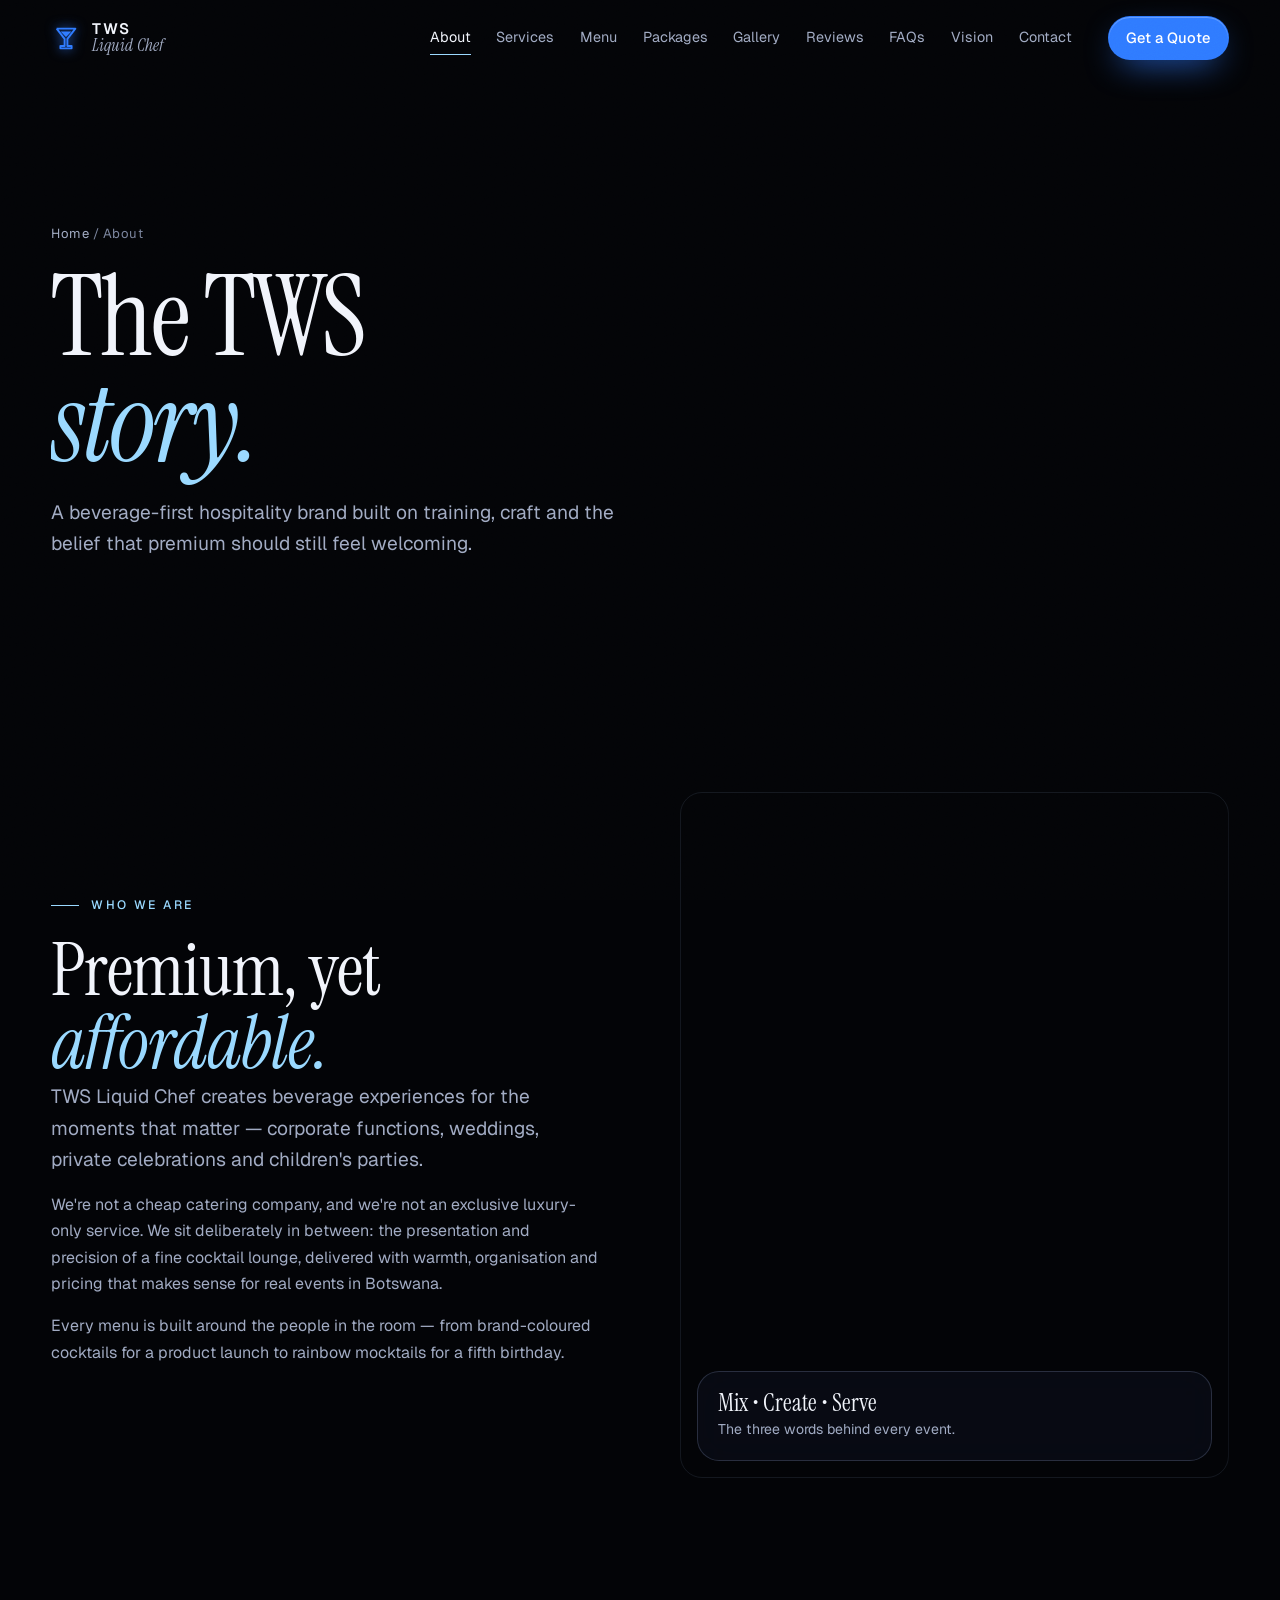
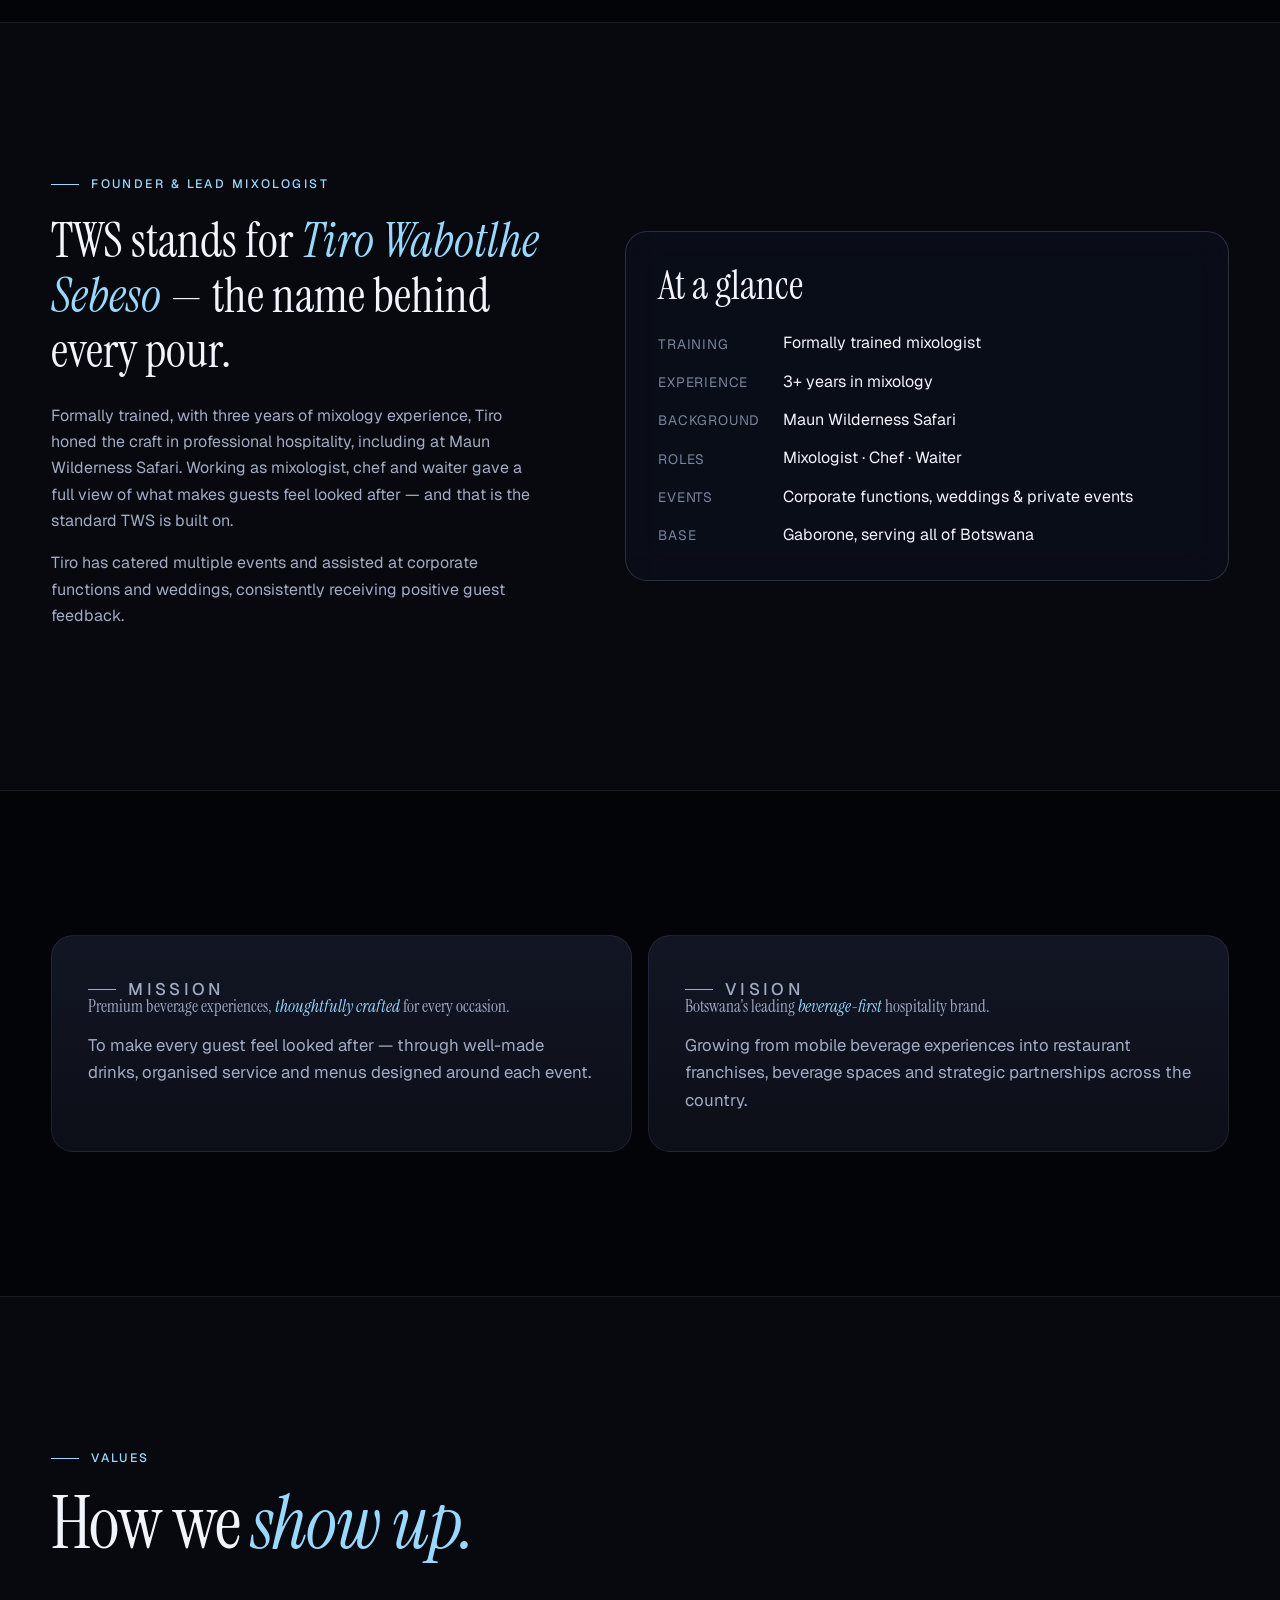
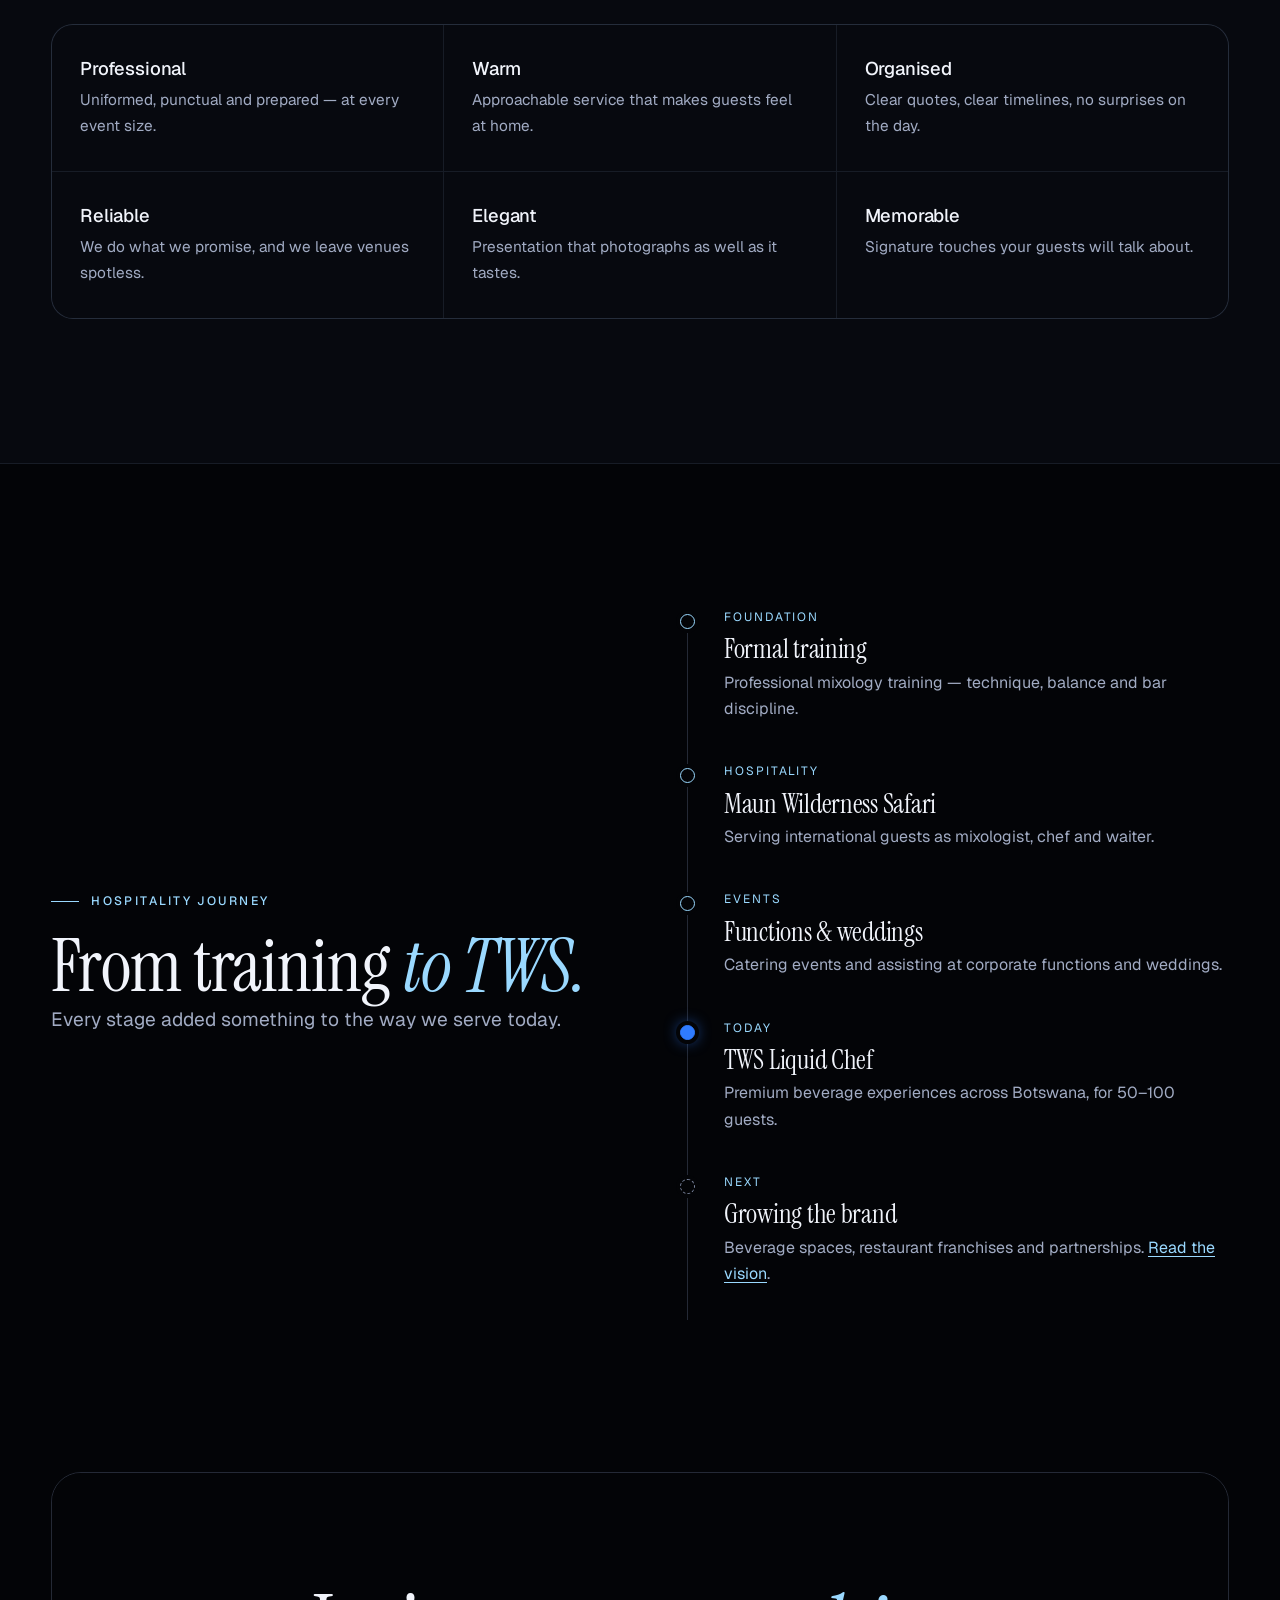
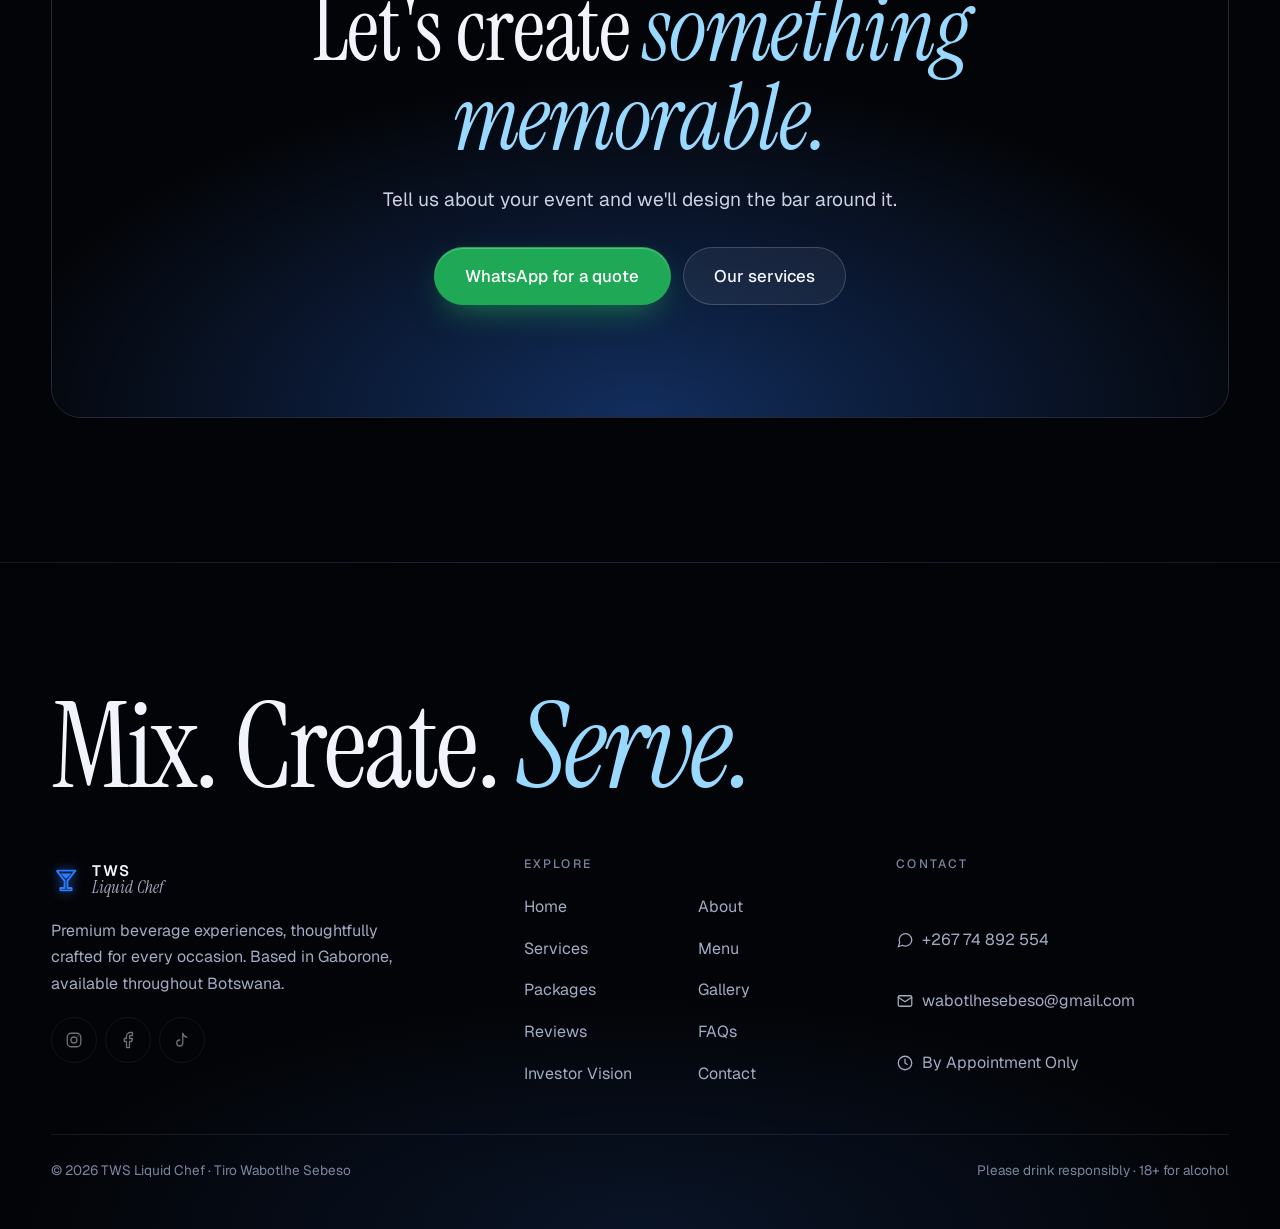
==== commit 2b711d3d: "Speed up mobile: non-blocking fonts, phone-sized hero photos, no scroll-repainting effects on touch " ====
--- a/about.html
+++ b/about.html
@@ -11,7 +11,10 @@
   <script>document.documentElement.classList.add("js")</script>
   <link rel="preconnect" href="https://fonts.googleapis.com">
   <link rel="preconnect" href="https://fonts.gstatic.com" crossorigin>
-  <link href="https://fonts.googleapis.com/css2?family=Instrument+Serif:ital@0;1&family=Geist:wght@300;400;500;600&display=swap" rel="stylesheet">
+  <link rel="preconnect" href="https://images.unsplash.com">
+  <link rel="preload" as="style" href="https://fonts.googleapis.com/css2?family=Instrument+Serif:ital@0;1&family=Geist:wght@300;400;500;600&display=swap">
+  <link rel="stylesheet" href="https://fonts.googleapis.com/css2?family=Instrument+Serif:ital@0;1&family=Geist:wght@300;400;500;600&display=swap" media="print" onload="this.media='all'">
+  <noscript><link rel="stylesheet" href="https://fonts.googleapis.com/css2?family=Instrument+Serif:ital@0;1&family=Geist:wght@300;400;500;600&display=swap"></noscript>
   <link rel="stylesheet" href="css/style.css">
 </head>
 <body data-page="about">
@@ -20,7 +23,7 @@
 
   <main id="main">
     <section class="phero">
-      <div class="phero__img"><img src="https://images.unsplash.com/photo-1787274031613-559170d08741?w=1800&q=70&auto=format&fit=crop" alt="" fetchpriority="high"></div>
+      <div class="phero__img"><img src="https://images.unsplash.com/photo-1787274031613-559170d08741?w=1000&q=60&auto=format&fit=crop" srcset="https://images.unsplash.com/photo-1787274031613-559170d08741?w=640&q=60&auto=format&fit=crop 640w, https://images.unsplash.com/photo-1787274031613-559170d08741?w=1000&q=60&auto=format&fit=crop 1000w, https://images.unsplash.com/photo-1787274031613-559170d08741?w=1600&q=65&auto=format&fit=crop 1600w, https://images.unsplash.com/photo-1787274031613-559170d08741?w=2000&q=65&auto=format&fit=crop 2000w" sizes="100vw" alt="" fetchpriority="high" decoding="async"></div>
       <div class="wrap phero__inner">
         <p class="crumbs" data-in style="--in:60"><a href="index.html">Home</a> / About</p>
         <h1><span class="line"><span data-in style="--in:140">The TWS</span></span><span class="line"><span data-in style="--in:240"><em>story.</em></span></span></h1>
--- a/css/style.css
+++ b/css/style.css
@@ -588,3 +588,17 @@
   ::view-transition-old(root), ::view-transition-new(root) { animation: none; }
   .is-loaded .hero__logo path { animation-duration: .01s; animation-delay: 0s; }
 }
+
+/* ---------- Phones & touch devices: drop effects that repaint on every scroll frame ---------- */
+@media (pointer: coarse), (max-width: 899px) {
+  body::after { display: none; }                         /* full-screen blended grain */
+  .header.is-solid, .menu-nav, .svc-index { backdrop-filter: none; -webkit-backdrop-filter: none; background: rgba(3,4,7,.96); }
+  .menu { backdrop-filter: none; -webkit-backdrop-filter: none; background: rgba(3,4,7,.985); }
+  .glass, .btn--glass, .burger { backdrop-filter: none; -webkit-backdrop-filter: none; }
+  .glass { background: rgba(14,18,30,.88); }
+  .btn--glass { background: rgba(14,18,30,.6); }
+  .logo__mark path, .hero__logo path { filter: none; }
+  .js .reveal { transform: translateY(16px); transition-duration: 600ms, 700ms; }
+  .js .reveal-img { clip-path: none; }
+  .section { content-visibility: auto; contain-intrinsic-size: auto 900px; }
+}
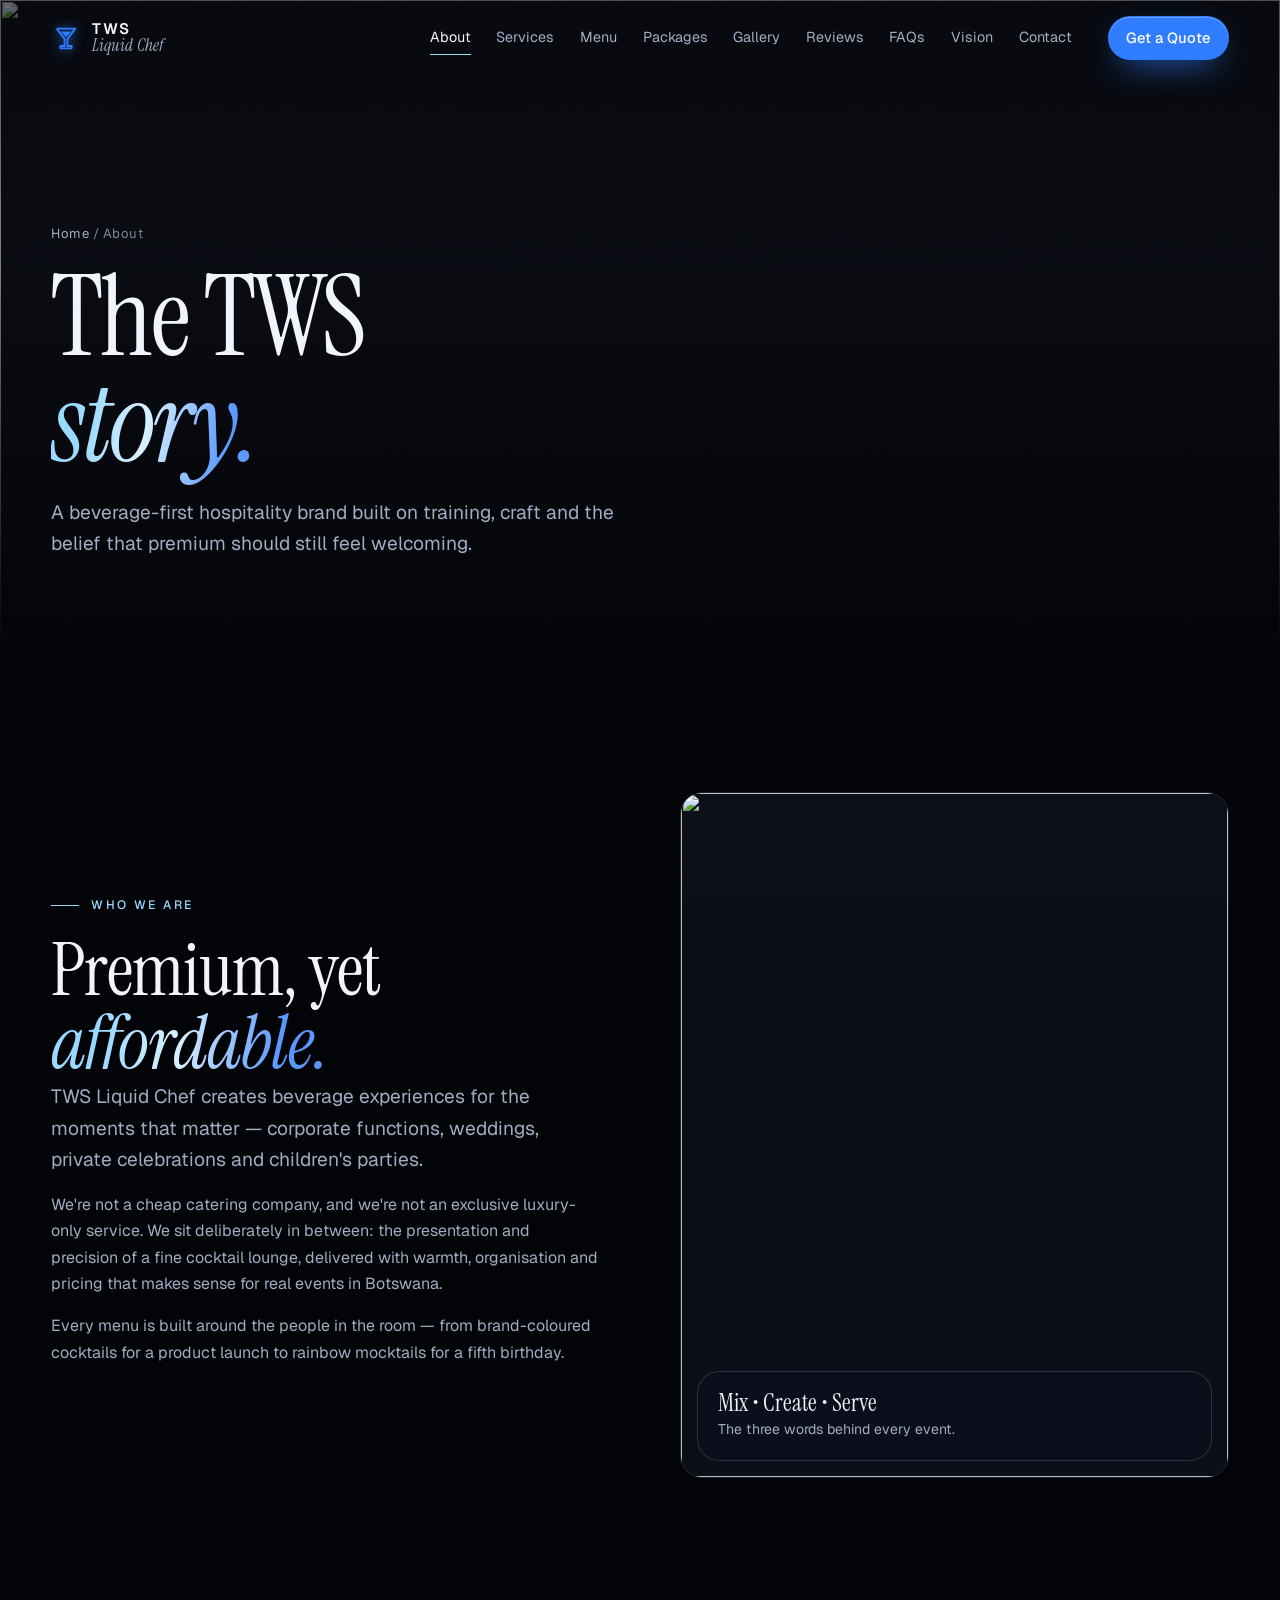
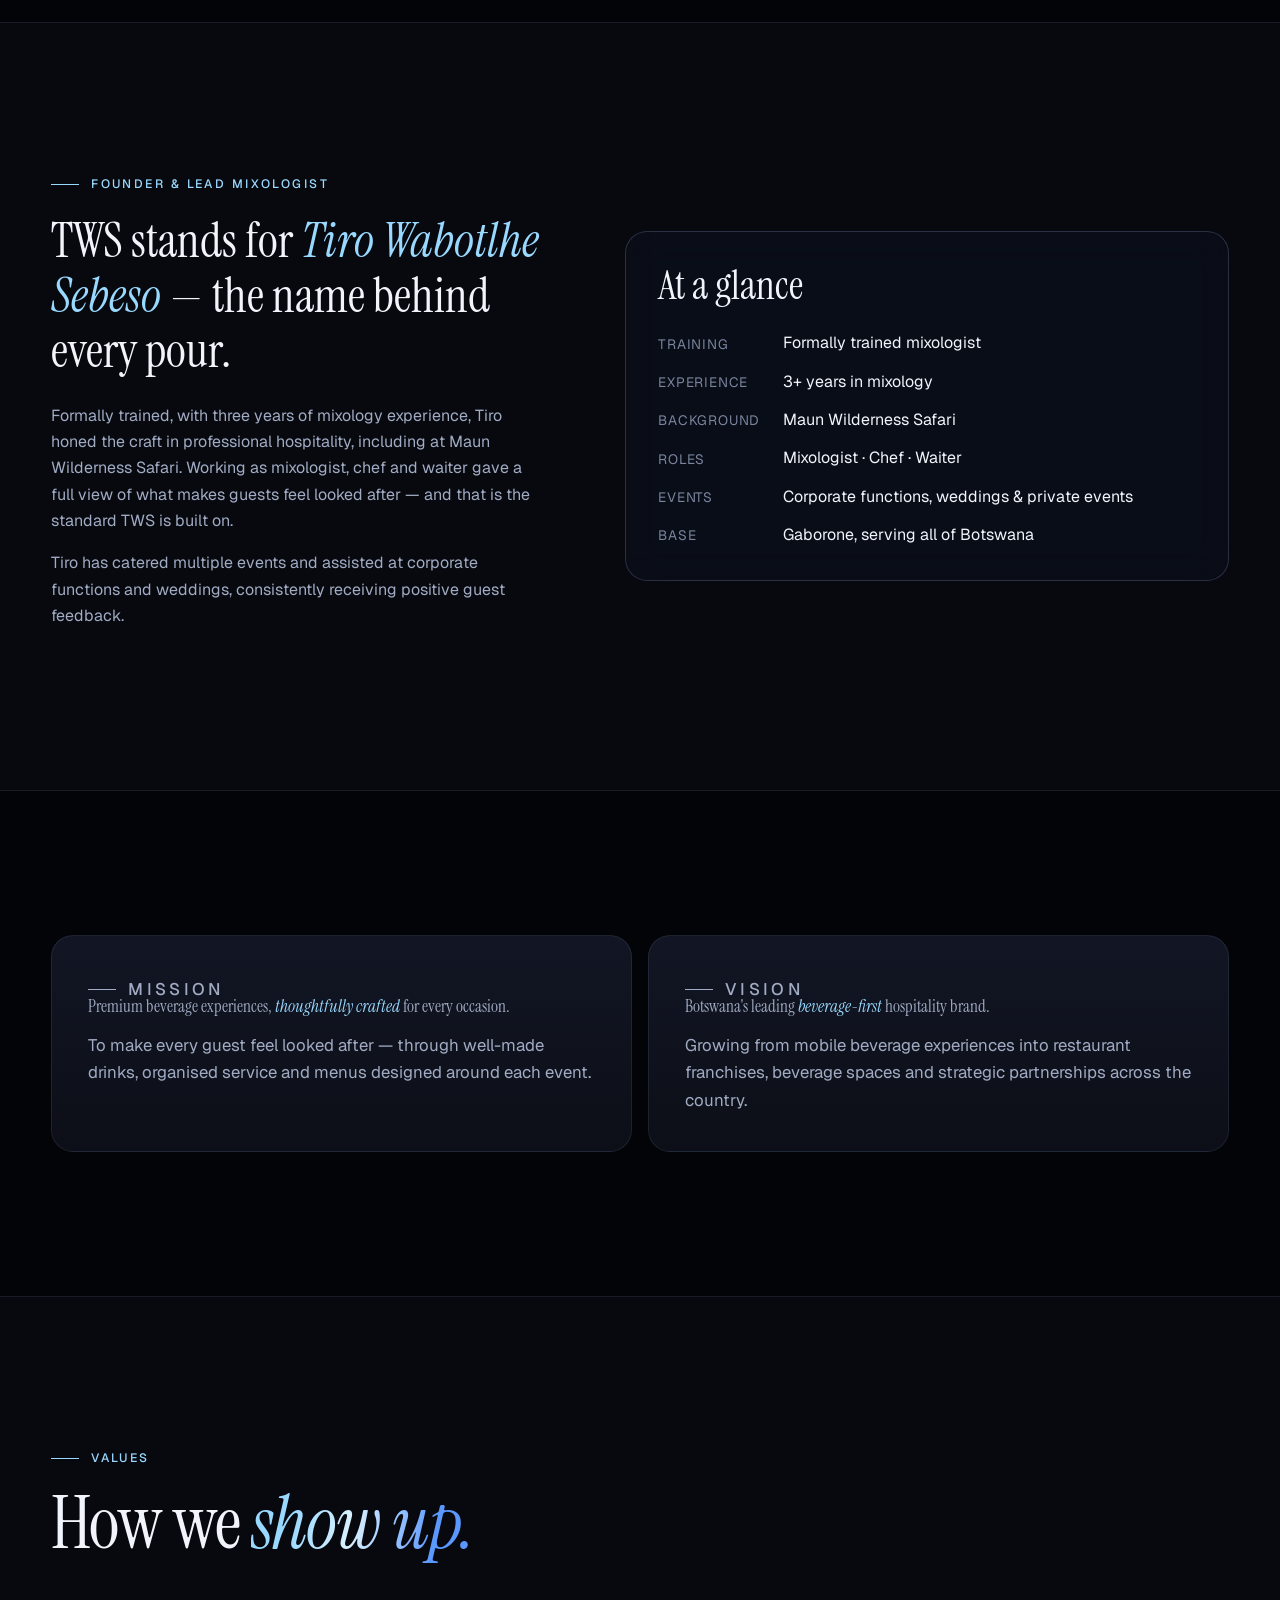
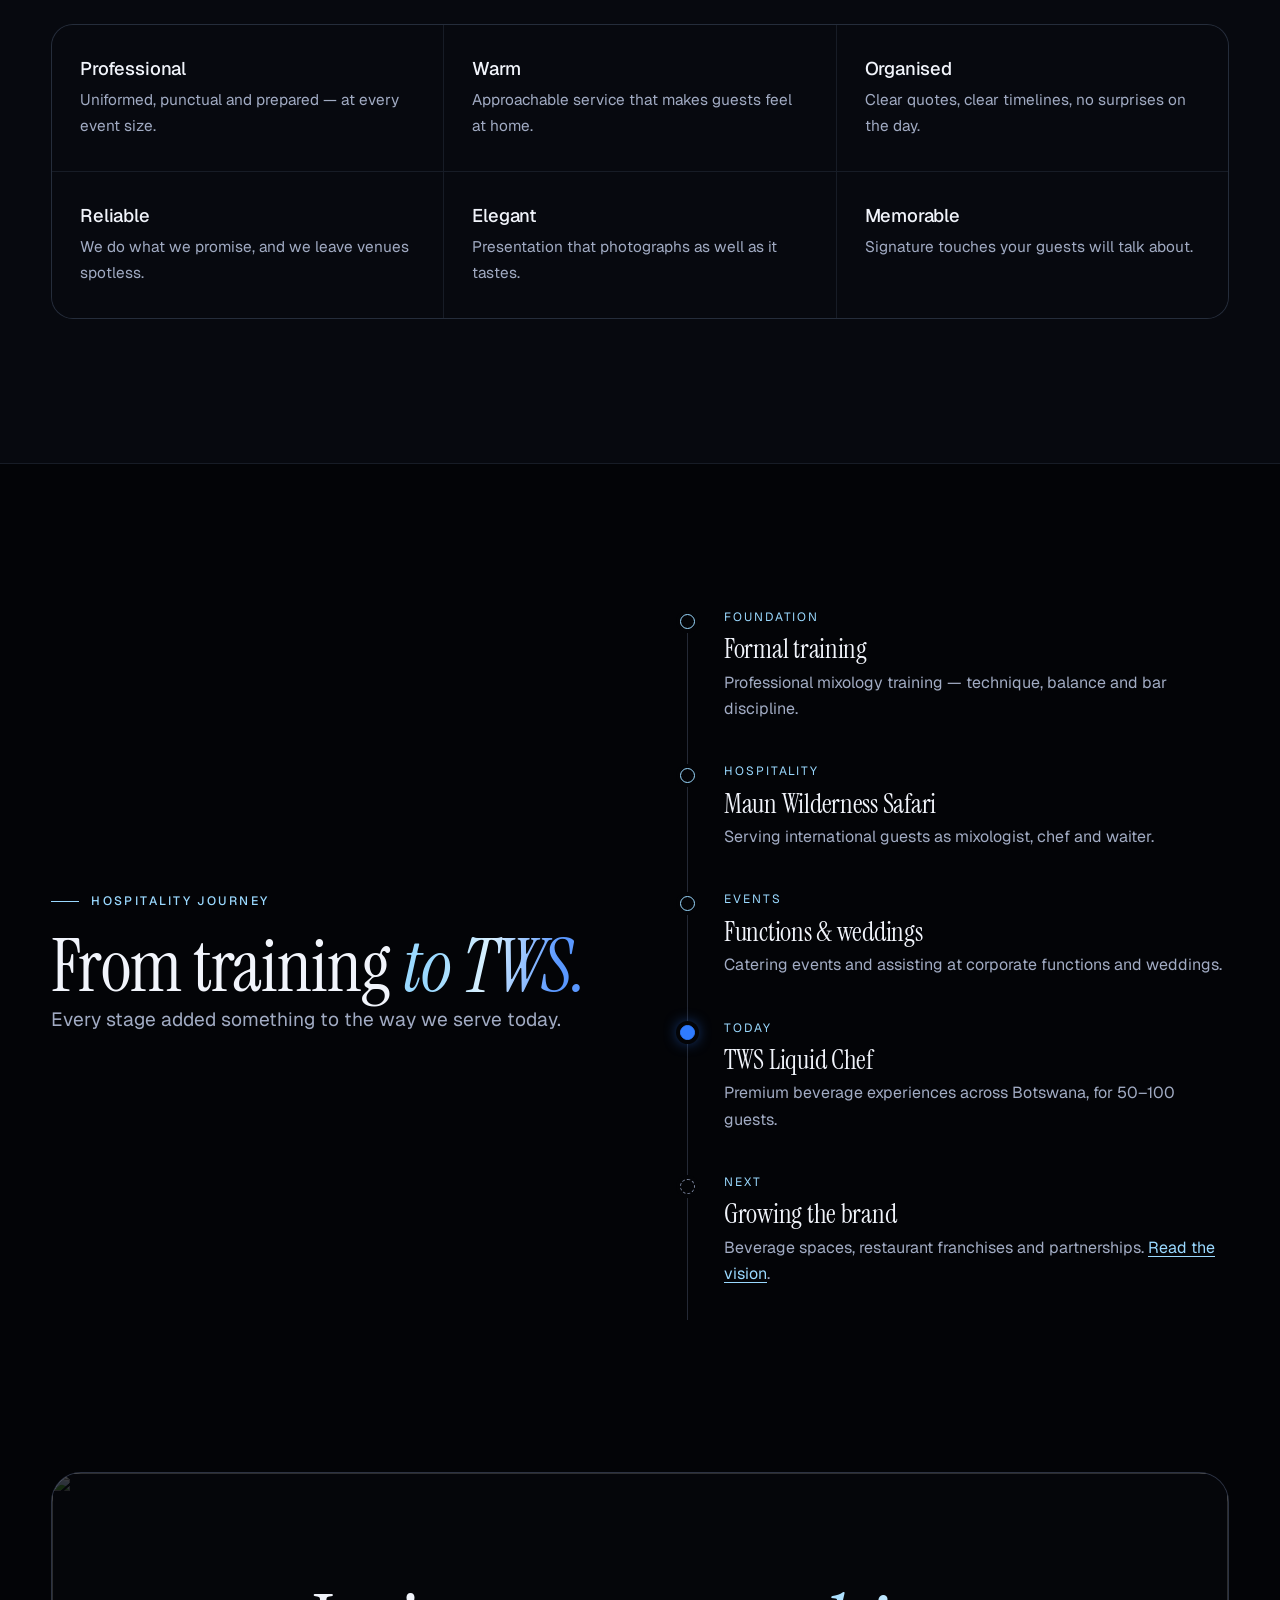
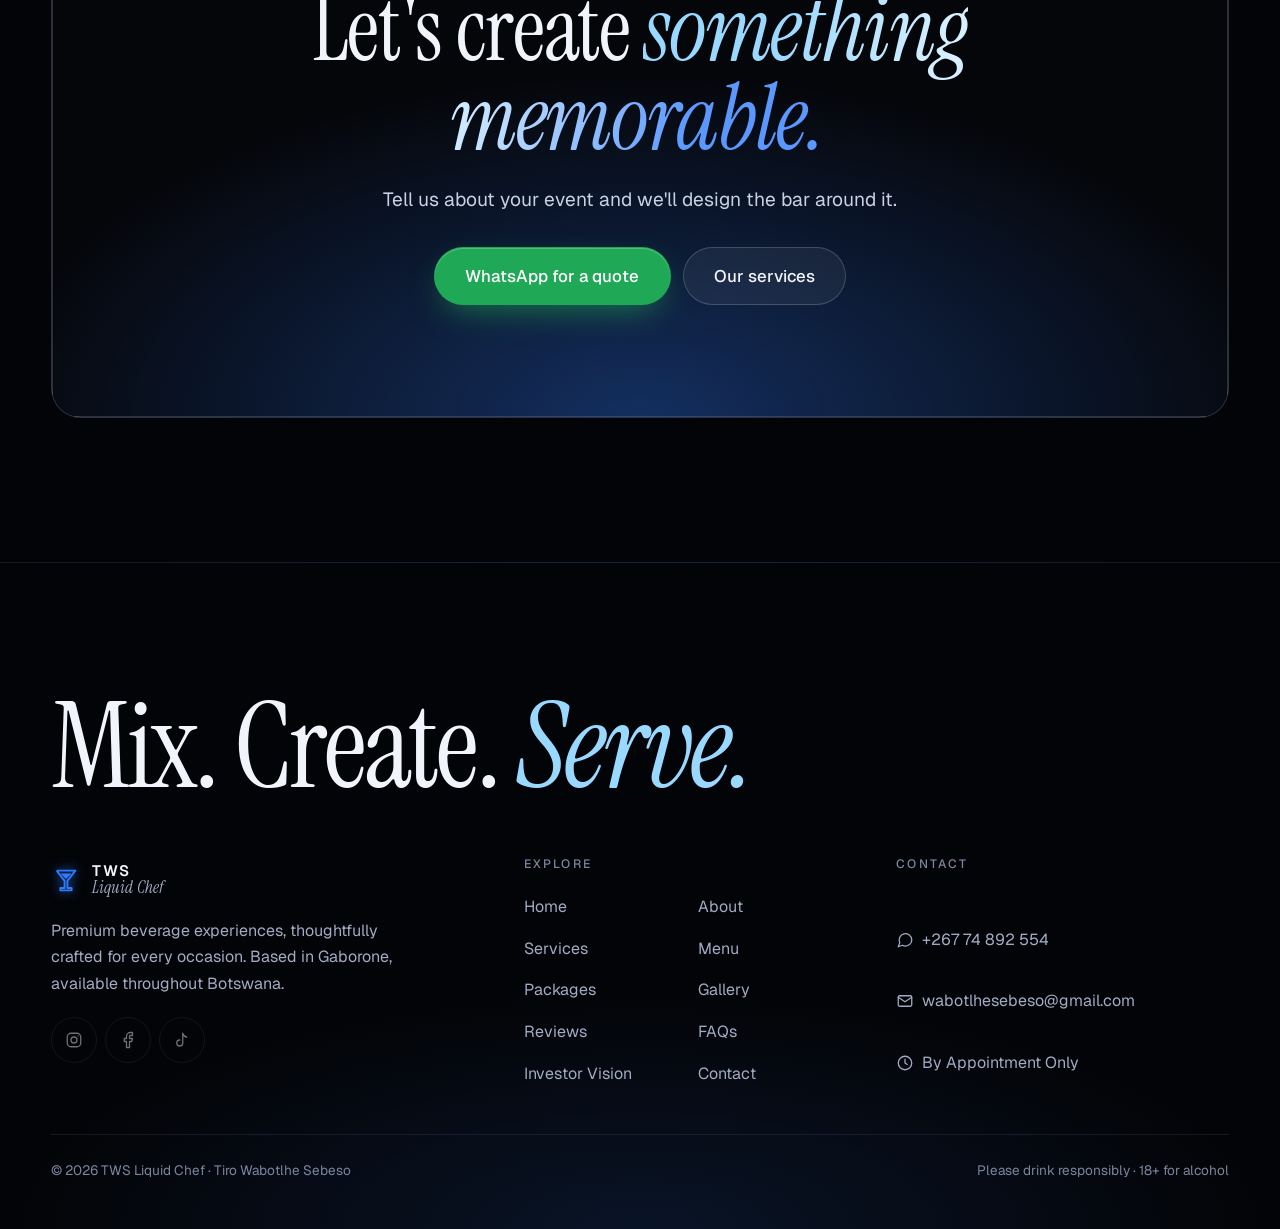
==== commit d32f4326: "Fix invisible menu blocking taps on mobile; instant page loads, offline cache, installable app, imag" ====
--- a/about.html
+++ b/about.html
@@ -8,7 +8,12 @@
   <meta name="theme-color" content="#030407">
   <meta name="color-scheme" content="dark">
   <link rel="icon" href="favicon.svg" type="image/svg+xml">
-  <script>document.documentElement.classList.add("js")</script>
+  <link rel="manifest" href="manifest.webmanifest">
+  <link rel="apple-touch-icon" href="icons/apple-touch-icon.png">
+  <meta name="apple-mobile-web-app-capable" content="yes">
+  <meta name="apple-mobile-web-app-status-bar-style" content="black-translucent">
+  <meta name="apple-mobile-web-app-title" content="TWS">
+  <script>document.documentElement.classList.add("js");addEventListener("pagereveal",(e)=>{const v=e.viewTransition;if(v){v.ready.catch(()=>{});v.finished.catch(()=>{});v.updateCallbackDone.catch(()=>{})}})</script>
   <link rel="preconnect" href="https://fonts.googleapis.com">
   <link rel="preconnect" href="https://fonts.gstatic.com" crossorigin>
   <link rel="preconnect" href="https://images.unsplash.com">
--- a/css/style.css
+++ b/css/style.css
@@ -29,6 +29,7 @@
 
 /* ---------- Base + mobile-native baseline ---------- */
 *, *::before, *::after { box-sizing: border-box; }
+[hidden] { display: none !important; }
 html { -webkit-text-size-adjust: 100%; -webkit-tap-highlight-color: transparent; background: var(--bg); scroll-padding-top: calc(var(--header) + 12px); }
 html:not(.lenis) { scroll-behavior: smooth; }
 html.lenis, html.lenis body { height: auto; }
@@ -106,7 +107,7 @@
 @media (hover: hover) and (pointer: fine) { .link-arrow:hover .i { transform: translateX(4px); } }
 
 /* ---------- Header ---------- */
-.header { position: fixed; inset: 0 0 auto 0; z-index: 70; padding-top: env(safe-area-inset-top, 0px); view-transition-name: site-header; border-bottom: 1px solid transparent; transition: background-color 350ms ease, border-color 350ms ease; }
+.header { position: fixed; inset: 0 0 auto 0; z-index: 70; padding-top: env(safe-area-inset-top, 0px); view-transition-name: site-header; border-bottom: 1px solid transparent; transition: background-color 350ms ease, border-color 350ms ease, transform 450ms var(--ease-drawer); }
 .header.is-solid { background: rgba(3,4,7,.72); backdrop-filter: blur(18px) saturate(150%); -webkit-backdrop-filter: blur(18px) saturate(150%); border-bottom-color: var(--line); }
 .header__inner { display: flex; align-items: center; gap: 1rem; height: var(--header); }
 .logo { display: flex; align-items: center; gap: .65rem; color: var(--text); text-decoration: none; min-height: 44px; margin-right: auto; }
@@ -602,3 +603,55 @@
   .js .reveal-img { clip-path: none; }
   .section { content-visibility: auto; contain-intrinsic-size: auto 900px; }
 }
+
+/* ==========================================================
+   Polish layer: image blur-up, motion details, app-like chrome
+   ========================================================== */
+
+/* Images fade in over a tiny blurred preview (set by JS as the box background) */
+.blurup { background-size: cover; background-position: center; background-color: var(--surface); }
+.js img.fade { opacity: 0; transition: opacity 700ms ease, transform 900ms var(--ease-out); }
+.js img.fade.is-ready { opacity: 1; }
+
+/* Gallery: fixed rhythm of aspect ratios — no layout jumps while photos load */
+.masonry img { aspect-ratio: 4 / 5; object-fit: cover; }
+.masonry figure:nth-child(3n+2) img { aspect-ratio: 1 / 1; }
+.masonry figure:nth-child(4n+3) img { aspect-ratio: 3 / 4; }
+
+/* Scroll progress hairline (browsers with scroll-driven animations) */
+.progress { position: fixed; top: 0; left: 0; right: 0; height: 2px; z-index: 80; pointer-events: none; transform-origin: left; transform: scaleX(0); background: linear-gradient(90deg, var(--blue), var(--ice)); box-shadow: 0 0 10px rgba(47,123,255,.8); display: none; }
+@supports (animation-timeline: scroll()) {
+  .progress { display: block; animation: progress linear both; animation-timeline: scroll(root); }
+  @keyframes progress { to { transform: scaleX(1); } }
+}
+
+/* Header tucks away while scrolling down on phones/tablets, returns on scroll up */
+.header.is-tucked { transform: translateY(-100%); }
+.menu-nav, .svc-index { transition: transform 450ms var(--ease-drawer); }
+.header.is-tucked ~ main .menu-nav, .header.is-tucked ~ main .svc-index { transform: translateY(calc(-1 * (var(--header) + env(safe-area-inset-top, 0px)))); }
+
+/* Pointer spotlight on cards & tiles (mouse only) */
+@media (hover: hover) and (pointer: fine) {
+  .card, .tile, .sig__item { --mx: 50%; --my: 50%; }
+  .card::after, .tile::after { content: ""; position: absolute; inset: 0; border-radius: inherit; pointer-events: none; opacity: 0; transition: opacity 300ms ease;
+    background: radial-gradient(420px circle at var(--mx) var(--my), rgba(154,217,255,.08), transparent 60%); }
+  .card:hover::after, .tile:hover::after { opacity: 1; }
+  .card { transition: border-color 300ms ease; }
+  .card:hover { border-color: var(--line-2); }
+}
+
+/* Phones: slow cinematic drift on the hero still (compositor-only transform) */
+@media (max-width: 899px) and (prefers-reduced-motion: no-preference) {
+  .hero__media img { transition: none; transform: none; animation: drift 22s ease-in-out infinite alternate; }
+  @keyframes drift { from { transform: scale(1.04); } to { transform: scale(1.14) translate(-2%, -1.5%); } }
+}
+
+/* Gentle gradient sheen on serif accent words in headings */
+h1 em, h2 em, .h2 em { background: linear-gradient(100deg, var(--ice) 20%, #d9f1ff 45%, var(--blue-hi) 80%); -webkit-background-clip: text; background-clip: text; color: transparent; padding-right: .06em; }
+
+@media (prefers-reduced-motion: reduce) {
+  .js img.fade { transition: opacity 300ms ease; }
+  .header.is-tucked { transform: none; }
+  .header.is-tucked ~ main .menu-nav, .header.is-tucked ~ main .svc-index { transform: none; }
+}
+.rotator > span { background: linear-gradient(100deg, var(--ice) 20%, #d9f1ff 45%, var(--blue-hi) 80%); -webkit-background-clip: text; background-clip: text; color: transparent; padding-right: .06em; }
